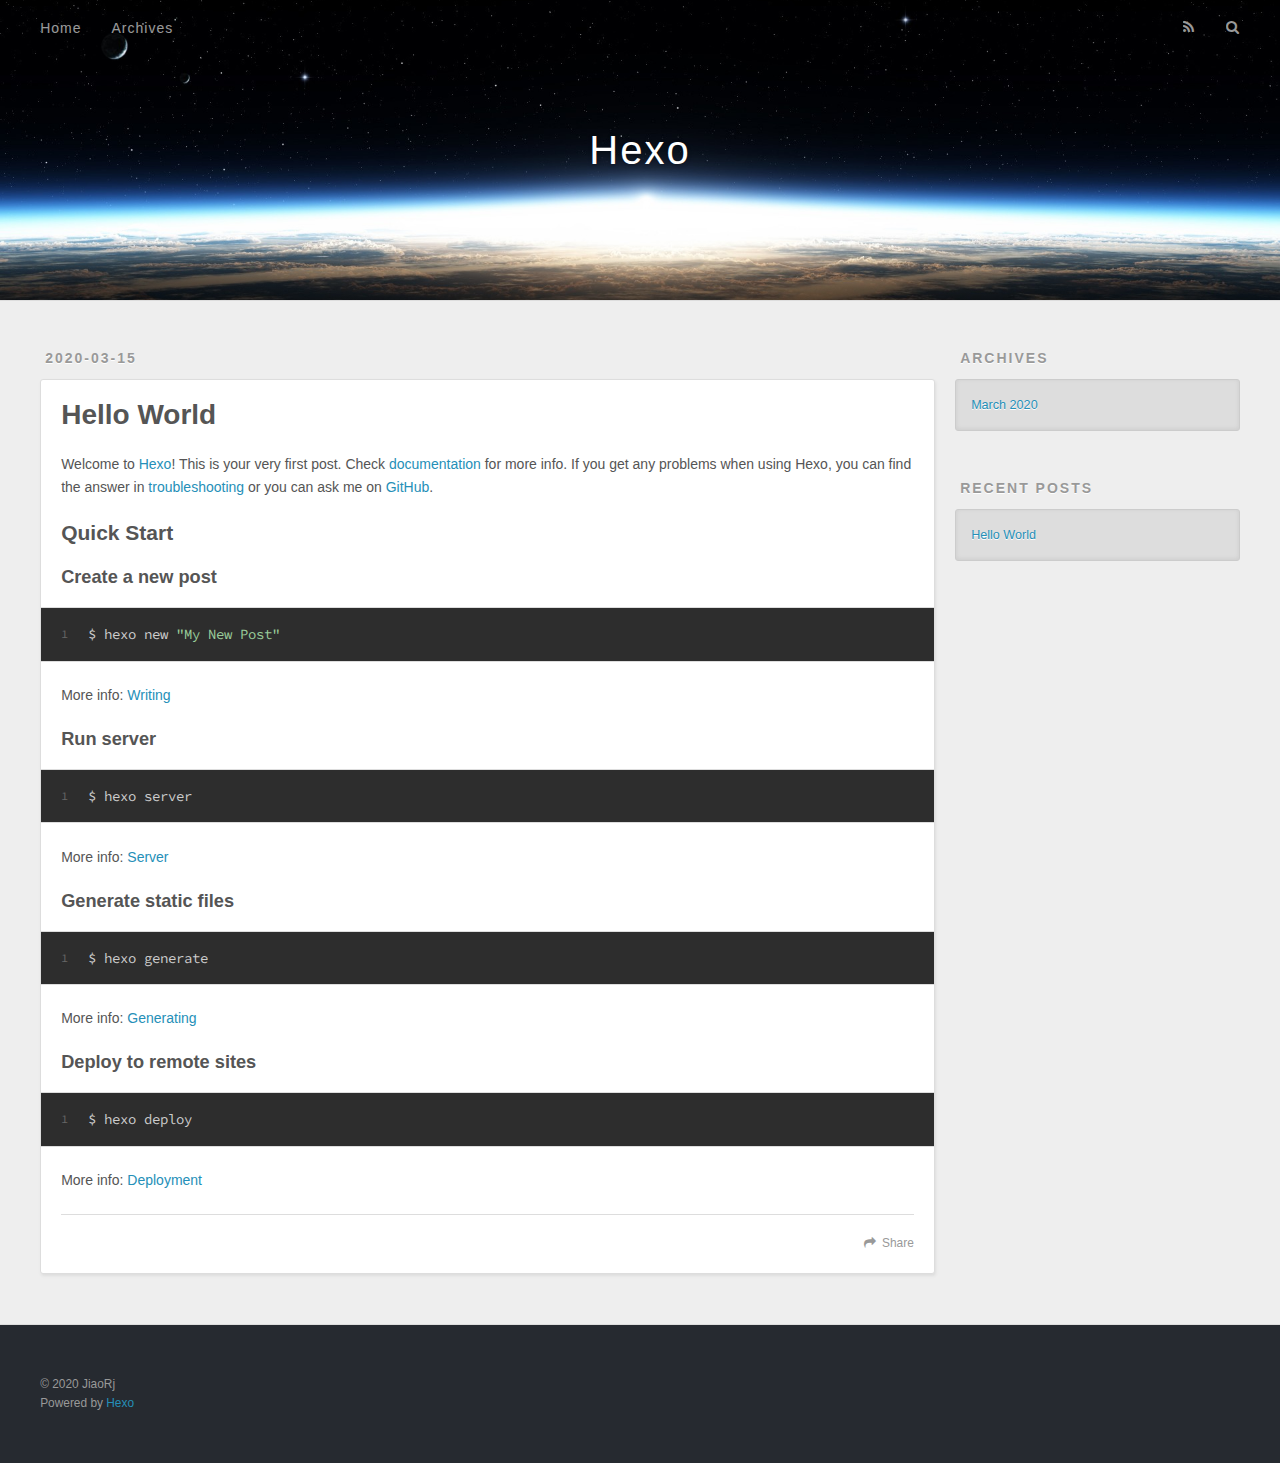
==== index.html @ b578622c "Site updated: 2020-03-15 17:53:35" ====
<!DOCTYPE html>
<html>
<head>
  <meta charset="utf-8">
  

  
  <title>Hexo</title>
  <meta name="viewport" content="width=device-width, initial-scale=1, maximum-scale=1">
  <meta property="og:type" content="website">
<meta property="og:title" content="Hexo">
<meta property="og:url" content="https://jiao-man-22.github.io/index.html">
<meta property="og:site_name" content="Hexo">
<meta property="og:locale" content="en_US">
<meta property="article:author" content="JiaoRj">
<meta name="twitter:card" content="summary">
  
    <link rel="alternate" href="/atom.xml" title="Hexo" type="application/atom+xml">
  
  
    <link rel="icon" href="/favicon.png">
  
  
    <link href="//fonts.googleapis.com/css?family=Source+Code+Pro" rel="stylesheet" type="text/css">
  
  
<link rel="stylesheet" href="/css/style.css">

<meta name="generator" content="Hexo 4.2.0"></head>

<body>
  <div id="container">
    <div id="wrap">
      <header id="header">
  <div id="banner"></div>
  <div id="header-outer" class="outer">
    <div id="header-title" class="inner">
      <h1 id="logo-wrap">
        <a href="/" id="logo">Hexo</a>
      </h1>
      
    </div>
    <div id="header-inner" class="inner">
      <nav id="main-nav">
        <a id="main-nav-toggle" class="nav-icon"></a>
        
          <a class="main-nav-link" href="/">Home</a>
        
          <a class="main-nav-link" href="/archives">Archives</a>
        
      </nav>
      <nav id="sub-nav">
        
          <a id="nav-rss-link" class="nav-icon" href="/atom.xml" title="RSS Feed"></a>
        
        <a id="nav-search-btn" class="nav-icon" title="Search"></a>
      </nav>
      <div id="search-form-wrap">
        <form action="//google.com/search" method="get" accept-charset="UTF-8" class="search-form"><input type="search" name="q" class="search-form-input" placeholder="Search"><button type="submit" class="search-form-submit">&#xF002;</button><input type="hidden" name="sitesearch" value="https://Jiao-man-22.github.io"></form>
      </div>
    </div>
  </div>
</header>
      <div class="outer">
        <section id="main">
  
    <article id="post-hello-world" class="article article-type-post" itemscope itemprop="blogPost">
  <div class="article-meta">
    <a href="/2020/03/15/hello-world/" class="article-date">
  <time datetime="2020-03-15T08:32:21.870Z" itemprop="datePublished">2020-03-15</time>
</a>
    
  </div>
  <div class="article-inner">
    
    
      <header class="article-header">
        
  
    <h1 itemprop="name">
      <a class="article-title" href="/2020/03/15/hello-world/">Hello World</a>
    </h1>
  

      </header>
    
    <div class="article-entry" itemprop="articleBody">
      
        <p>Welcome to <a href="https://hexo.io/" target="_blank" rel="noopener">Hexo</a>! This is your very first post. Check <a href="https://hexo.io/docs/" target="_blank" rel="noopener">documentation</a> for more info. If you get any problems when using Hexo, you can find the answer in <a href="https://hexo.io/docs/troubleshooting.html" target="_blank" rel="noopener">troubleshooting</a> or you can ask me on <a href="https://github.com/hexojs/hexo/issues" target="_blank" rel="noopener">GitHub</a>.</p>
<h2 id="Quick-Start"><a href="#Quick-Start" class="headerlink" title="Quick Start"></a>Quick Start</h2><h3 id="Create-a-new-post"><a href="#Create-a-new-post" class="headerlink" title="Create a new post"></a>Create a new post</h3><figure class="highlight bash"><table><tr><td class="gutter"><pre><span class="line">1</span><br></pre></td><td class="code"><pre><span class="line">$ hexo new <span class="string">"My New Post"</span></span><br></pre></td></tr></table></figure>

<p>More info: <a href="https://hexo.io/docs/writing.html" target="_blank" rel="noopener">Writing</a></p>
<h3 id="Run-server"><a href="#Run-server" class="headerlink" title="Run server"></a>Run server</h3><figure class="highlight bash"><table><tr><td class="gutter"><pre><span class="line">1</span><br></pre></td><td class="code"><pre><span class="line">$ hexo server</span><br></pre></td></tr></table></figure>

<p>More info: <a href="https://hexo.io/docs/server.html" target="_blank" rel="noopener">Server</a></p>
<h3 id="Generate-static-files"><a href="#Generate-static-files" class="headerlink" title="Generate static files"></a>Generate static files</h3><figure class="highlight bash"><table><tr><td class="gutter"><pre><span class="line">1</span><br></pre></td><td class="code"><pre><span class="line">$ hexo generate</span><br></pre></td></tr></table></figure>

<p>More info: <a href="https://hexo.io/docs/generating.html" target="_blank" rel="noopener">Generating</a></p>
<h3 id="Deploy-to-remote-sites"><a href="#Deploy-to-remote-sites" class="headerlink" title="Deploy to remote sites"></a>Deploy to remote sites</h3><figure class="highlight bash"><table><tr><td class="gutter"><pre><span class="line">1</span><br></pre></td><td class="code"><pre><span class="line">$ hexo deploy</span><br></pre></td></tr></table></figure>

<p>More info: <a href="https://hexo.io/docs/one-command-deployment.html" target="_blank" rel="noopener">Deployment</a></p>

      
    </div>
    <footer class="article-footer">
      <a data-url="https://jiao-man-22.github.io/2020/03/15/hello-world/" data-id="ck7ssp4nl0000i8rx49lla9qz" class="article-share-link">Share</a>
      
      
    </footer>
  </div>
  
</article>


  


</section>
        
          <aside id="sidebar">
  
    

  
    

  
    
  
    
  <div class="widget-wrap">
    <h3 class="widget-title">Archives</h3>
    <div class="widget">
      <ul class="archive-list"><li class="archive-list-item"><a class="archive-list-link" href="/archives/2020/03/">March 2020</a></li></ul>
    </div>
  </div>


  
    
  <div class="widget-wrap">
    <h3 class="widget-title">Recent Posts</h3>
    <div class="widget">
      <ul>
        
          <li>
            <a href="/2020/03/15/hello-world/">Hello World</a>
          </li>
        
      </ul>
    </div>
  </div>

  
</aside>
        
      </div>
      <footer id="footer">
  
  <div class="outer">
    <div id="footer-info" class="inner">
      &copy; 2020 JiaoRj<br>
      Powered by <a href="http://hexo.io/" target="_blank">Hexo</a>
    </div>
  </div>
</footer>
    </div>
    <nav id="mobile-nav">
  
    <a href="/" class="mobile-nav-link">Home</a>
  
    <a href="/archives" class="mobile-nav-link">Archives</a>
  
</nav>
    

<script src="//ajax.googleapis.com/ajax/libs/jquery/2.0.3/jquery.min.js"></script>


  
<link rel="stylesheet" href="/fancybox/jquery.fancybox.css">

  
<script src="/fancybox/jquery.fancybox.pack.js"></script>




<script src="/js/script.js"></script>




  </div>
</body>
</html>
---- css/style.css ----
body {
  width: 100%;
}
body:before,
body:after {
  content: "";
  display: table;
}
body:after {
  clear: both;
}
html,
body,
div,
span,
applet,
object,
iframe,
h1,
h2,
h3,
h4,
h5,
h6,
p,
blockquote,
pre,
a,
abbr,
acronym,
address,
big,
cite,
code,
del,
dfn,
em,
img,
ins,
kbd,
q,
s,
samp,
small,
strike,
strong,
sub,
sup,
tt,
var,
dl,
dt,
dd,
ol,
ul,
li,
fieldset,
form,
label,
legend,
table,
caption,
tbody,
tfoot,
thead,
tr,
th,
td {
  margin: 0;
  padding: 0;
  border: 0;
  outline: 0;
  font-weight: inherit;
  font-style: inherit;
  font-family: inherit;
  font-size: 100%;
  vertical-align: baseline;
}
body {
  line-height: 1;
  color: #000;
  background: #fff;
}
ol,
ul {
  list-style: none;
}
table {
  border-collapse: separate;
  border-spacing: 0;
  vertical-align: middle;
}
caption,
th,
td {
  text-align: left;
  font-weight: normal;
  vertical-align: middle;
}
a img {
  border: none;
}
input,
button {
  margin: 0;
  padding: 0;
}
input::-moz-focus-inner,
button::-moz-focus-inner {
  border: 0;
  padding: 0;
}
@font-face {
  font-family: FontAwesome;
  font-style: normal;
  font-weight: normal;
  src: url("fonts/fontawesome-webfont.eot?v=#4.0.3");
  src: url("fonts/fontawesome-webfont.eot?#iefix&v=#4.0.3") format("embedded-opentype"), url("fonts/fontawesome-webfont.woff?v=#4.0.3") format("woff"), url("fonts/fontawesome-webfont.ttf?v=#4.0.3") format("truetype"), url("fonts/fontawesome-webfont.svg#fontawesomeregular?v=#4.0.3") format("svg");
}
html,
body,
#container {
  height: 100%;
}
body {
  background: #eee;
  font: 14px -apple-system, BlinkMacSystemFont, "Segoe UI", "Roboto", "Oxygen", "Ubuntu", "Cantarell", "Fira Sans", "Droid Sans", "Helvetica Neue", sans-serif;
  -webkit-text-size-adjust: 100%;
}
.outer {
  max-width: 1220px;
  margin: 0 auto;
  padding: 0 20px;
}
.outer:before,
.outer:after {
  content: "";
  display: table;
}
.outer:after {
  clear: both;
}
.inner {
  display: inline;
  float: left;
  width: 98.33333333333333%;
  margin: 0 0.833333333333333%;
}
.left,
.alignleft {
  float: left;
}
.right,
.alignright {
  float: right;
}
.clear {
  clear: both;
}
#container {
  position: relative;
}
.mobile-nav-on {
  overflow: hidden;
}
#wrap {
  height: 100%;
  width: 100%;
  position: absolute;
  top: 0;
  left: 0;
  -webkit-transition: 0.2s ease-out;
  -moz-transition: 0.2s ease-out;
  -ms-transition: 0.2s ease-out;
  transition: 0.2s ease-out;
  z-index: 1;
  background: #eee;
}
.mobile-nav-on #wrap {
  left: 280px;
}
@media screen and (min-width: 768px) {
  #main {
    display: inline;
    float: left;
    width: 73.33333333333333%;
    margin: 0 0.833333333333333%;
  }
}
.article-date,
.article-category-link,
.archive-year,
.widget-title {
  text-decoration: none;
  text-transform: uppercase;
  letter-spacing: 2px;
  color: #999;
  margin-bottom: 1em;
  margin-left: 5px;
  line-height: 1em;
  text-shadow: 0 1px #fff;
  font-weight: bold;
}
.article-inner,
.archive-article-inner {
  background: #fff;
  -webkit-box-shadow: 1px 2px 3px #ddd;
  box-shadow: 1px 2px 3px #ddd;
  border: 1px solid #ddd;
  border-radius: 3px;
}
.article-entry h1,
.widget h1 {
  font-size: 2em;
}
.article-entry h2,
.widget h2 {
  font-size: 1.5em;
}
.article-entry h3,
.widget h3 {
  font-size: 1.3em;
}
.article-entry h4,
.widget h4 {
  font-size: 1.2em;
}
.article-entry h5,
.widget h5 {
  font-size: 1em;
}
.article-entry h6,
.widget h6 {
  font-size: 1em;
  color: #999;
}
.article-entry hr,
.widget hr {
  border: 1px dashed #ddd;
}
.article-entry strong,
.widget strong {
  font-weight: bold;
}
.article-entry em,
.widget em,
.article-entry cite,
.widget cite {
  font-style: italic;
}
.article-entry sup,
.widget sup,
.article-entry sub,
.widget sub {
  font-size: 0.75em;
  line-height: 0;
  position: relative;
  vertical-align: baseline;
}
.article-entry sup,
.widget sup {
  top: -0.5em;
}
.article-entry sub,
.widget sub {
  bottom: -0.2em;
}
.article-entry small,
.widget small {
  font-size: 0.85em;
}
.article-entry acronym,
.widget acronym,
.article-entry abbr,
.widget abbr {
  border-bottom: 1px dotted;
}
.article-entry ul,
.widget ul,
.article-entry ol,
.widget ol,
.article-entry dl,
.widget dl {
  margin: 0 20px;
  line-height: 1.6em;
}
.article-entry ul ul,
.widget ul ul,
.article-entry ol ul,
.widget ol ul,
.article-entry ul ol,
.widget ul ol,
.article-entry ol ol,
.widget ol ol {
  margin-top: 0;
  margin-bottom: 0;
}
.article-entry ul,
.widget ul {
  list-style: disc;
}
.article-entry ol,
.widget ol {
  list-style: decimal;
}
.article-entry dt,
.widget dt {
  font-weight: bold;
}
#header {
  height: 300px;
  position: relative;
  border-bottom: 1px solid #ddd;
}
#header:before,
#header:after {
  content: "";
  position: absolute;
  left: 0;
  right: 0;
  height: 40px;
}
#header:before {
  top: 0;
  background: -webkit-linear-gradient(rgba(0,0,0,0.2), transparent);
  background: -moz-linear-gradient(rgba(0,0,0,0.2), transparent);
  background: -ms-linear-gradient(rgba(0,0,0,0.2), transparent);
  background: linear-gradient(rgba(0,0,0,0.2), transparent);
}
#header:after {
  bottom: 0;
  background: -webkit-linear-gradient(transparent, rgba(0,0,0,0.2));
  background: -moz-linear-gradient(transparent, rgba(0,0,0,0.2));
  background: -ms-linear-gradient(transparent, rgba(0,0,0,0.2));
  background: linear-gradient(transparent, rgba(0,0,0,0.2));
}
#header-outer {
  height: 100%;
  position: relative;
}
#header-inner {
  position: relative;
  overflow: hidden;
}
#banner {
  position: absolute;
  top: 0;
  left: 0;
  width: 100%;
  height: 100%;
  background: url("images/banner.jpg") center #000;
  -webkit-background-size: cover;
  -moz-background-size: cover;
  background-size: cover;
  z-index: -1;
}
#header-title {
  text-align: center;
  height: 40px;
  position: absolute;
  top: 50%;
  left: 0;
  margin-top: -20px;
}
#logo,
#subtitle {
  text-decoration: none;
  color: #fff;
  font-weight: 300;
  text-shadow: 0 1px 4px rgba(0,0,0,0.3);
}
#logo {
  font-size: 40px;
  line-height: 40px;
  letter-spacing: 2px;
}
#subtitle {
  font-size: 16px;
  line-height: 16px;
  letter-spacing: 1px;
}
#subtitle-wrap {
  margin-top: 16px;
}
#main-nav {
  float: left;
  margin-left: -15px;
}
.nav-icon,
.main-nav-link {
  float: left;
  color: #fff;
  opacity: 0.6;
  text-decoration: none;
  text-shadow: 0 1px rgba(0,0,0,0.2);
  -webkit-transition: opacity 0.2s;
  -moz-transition: opacity 0.2s;
  -ms-transition: opacity 0.2s;
  transition: opacity 0.2s;
  display: block;
  padding: 20px 15px;
}
.nav-icon:hover,
.main-nav-link:hover {
  opacity: 1;
}
.nav-icon {
  font-family: FontAwesome;
  text-align: center;
  font-size: 14px;
  width: 14px;
  height: 14px;
  padding: 20px 15px;
  position: relative;
  cursor: pointer;
}
.main-nav-link {
  font-weight: 300;
  letter-spacing: 1px;
}
@media screen and (max-width: 479px) {
  .main-nav-link {
    display: none;
  }
}
#main-nav-toggle {
  display: none;
}
#main-nav-toggle:before {
  content: "\f0c9";
}
@media screen and (max-width: 479px) {
  #main-nav-toggle {
    display: block;
  }
}
#sub-nav {
  float: right;
  margin-right: -15px;
}
#nav-rss-link:before {
  content: "\f09e";
}
#nav-search-btn:before {
  content: "\f002";
}
#search-form-wrap {
  position: absolute;
  top: 15px;
  width: 150px;
  height: 30px;
  right: -150px;
  opacity: 0;
  -webkit-transition: 0.2s ease-out;
  -moz-transition: 0.2s ease-out;
  -ms-transition: 0.2s ease-out;
  transition: 0.2s ease-out;
}
#search-form-wrap.on {
  opacity: 1;
  right: 0;
}
@media screen and (max-width: 479px) {
  #search-form-wrap {
    width: 100%;
    right: -100%;
  }
}
.search-form {
  position: absolute;
  top: 0;
  left: 0;
  right: 0;
  background: #fff;
  padding: 5px 15px;
  border-radius: 15px;
  -webkit-box-shadow: 0 0 10px rgba(0,0,0,0.3);
  box-shadow: 0 0 10px rgba(0,0,0,0.3);
}
.search-form-input {
  border: none;
  background: none;
  color: #555;
  width: 100%;
  font: 13px -apple-system, BlinkMacSystemFont, "Segoe UI", "Roboto", "Oxygen", "Ubuntu", "Cantarell", "Fira Sans", "Droid Sans", "Helvetica Neue", sans-serif;
  outline: none;
}
.search-form-input::-webkit-search-results-decoration,
.search-form-input::-webkit-search-cancel-button {
  -webkit-appearance: none;
}
.search-form-submit {
  position: absolute;
  top: 50%;
  right: 10px;
  margin-top: -7px;
  font: 13px FontAwesome;
  border: none;
  background: none;
  color: #bbb;
  cursor: pointer;
}
.search-form-submit:hover,
.search-form-submit:focus {
  color: #777;
}
.article {
  margin: 50px 0;
}
.article-inner {
  overflow: hidden;
}
.article-meta:before,
.article-meta:after {
  content: "";
  display: table;
}
.article-meta:after {
  clear: both;
}
.article-date {
  float: left;
}
.article-category {
  float: left;
  line-height: 1em;
  color: #ccc;
  text-shadow: 0 1px #fff;
  margin-left: 8px;
}
.article-category:before {
  content: "\2022";
}
.article-category-link {
  margin: 0 12px 1em;
}
.article-header {
  padding: 20px 20px 0;
}
.article-title {
  text-decoration: none;
  font-size: 2em;
  font-weight: bold;
  color: #555;
  line-height: 1.1em;
  -webkit-transition: color 0.2s;
  -moz-transition: color 0.2s;
  -ms-transition: color 0.2s;
  transition: color 0.2s;
}
a.article-title:hover {
  color: #258fb8;
}
.article-entry {
  color: #555;
  padding: 0 20px;
}
.article-entry:before,
.article-entry:after {
  content: "";
  display: table;
}
.article-entry:after {
  clear: both;
}
.article-entry p,
.article-entry table {
  line-height: 1.6em;
  margin: 1.6em 0;
}
.article-entry h1,
.article-entry h2,
.article-entry h3,
.article-entry h4,
.article-entry h5,
.article-entry h6 {
  font-weight: bold;
}
.article-entry h1,
.article-entry h2,
.article-entry h3,
.article-entry h4,
.article-entry h5,
.article-entry h6 {
  line-height: 1.1em;
  margin: 1.1em 0;
}
.article-entry a {
  color: #258fb8;
  text-decoration: none;
}
.article-entry a:hover {
  text-decoration: underline;
}
.article-entry ul,
.article-entry ol,
.article-entry dl {
  margin-top: 1.6em;
  margin-bottom: 1.6em;
}
.article-entry img,
.article-entry video {
  max-width: 100%;
  height: auto;
  display: block;
  margin: auto;
}
.article-entry iframe {
  border: none;
}
.article-entry table {
  width: 100%;
  border-collapse: collapse;
  border-spacing: 0;
}
.article-entry th {
  font-weight: bold;
  border-bottom: 3px solid #ddd;
  padding-bottom: 0.5em;
}
.article-entry td {
  border-bottom: 1px solid #ddd;
  padding: 10px 0;
}
.article-entry blockquote {
  font-family: Georgia, "Times New Roman", serif;
  font-size: 1.4em;
  margin: 1.6em 20px;
  text-align: center;
}
.article-entry blockquote footer {
  font-size: 14px;
  margin: 1.6em 0;
  font-family: -apple-system, BlinkMacSystemFont, "Segoe UI", "Roboto", "Oxygen", "Ubuntu", "Cantarell", "Fira Sans", "Droid Sans", "Helvetica Neue", sans-serif;
}
.article-entry blockquote footer cite:before {
  content: "—";
  padding: 0 0.5em;
}
.article-entry .pullquote {
  text-align: left;
  width: 45%;
  margin: 0;
}
.article-entry .pullquote.left {
  margin-left: 0.5em;
  margin-right: 1em;
}
.article-entry .pullquote.right {
  margin-right: 0.5em;
  margin-left: 1em;
}
.article-entry .caption {
  color: #999;
  display: block;
  font-size: 0.9em;
  margin-top: 0.5em;
  position: relative;
  text-align: center;
}
.article-entry .video-container {
  position: relative;
  padding-top: 56.25%;
  height: 0;
  overflow: hidden;
}
.article-entry .video-container iframe,
.article-entry .video-container object,
.article-entry .video-container embed {
  position: absolute;
  top: 0;
  left: 0;
  width: 100%;
  height: 100%;
  margin-top: 0;
}
.article-more-link a {
  display: inline-block;
  line-height: 1em;
  padding: 6px 15px;
  border-radius: 15px;
  background: #eee;
  color: #999;
  text-shadow: 0 1px #fff;
  text-decoration: none;
}
.article-more-link a:hover {
  background: #258fb8;
  color: #fff;
  text-decoration: none;
  text-shadow: 0 1px #1e7293;
}
.article-footer {
  font-size: 0.85em;
  line-height: 1.6em;
  border-top: 1px solid #ddd;
  padding-top: 1.6em;
  margin: 0 20px 20px;
}
.article-footer:before,
.article-footer:after {
  content: "";
  display: table;
}
.article-footer:after {
  clear: both;
}
.article-footer a {
  color: #999;
  text-decoration: none;
}
.article-footer a:hover {
  color: #555;
}
.article-tag-list-item {
  float: left;
  margin-right: 10px;
}
.article-tag-list-link:before {
  content: "#";
}
.article-comment-link {
  float: right;
}
.article-comment-link:before {
  content: "\f075";
  font-family: FontAwesome;
  padding-right: 8px;
}
.article-share-link {
  cursor: pointer;
  float: right;
  margin-left: 20px;
}
.article-share-link:before {
  content: "\f064";
  font-family: FontAwesome;
  padding-right: 6px;
}
#article-nav {
  position: relative;
}
#article-nav:before,
#article-nav:after {
  content: "";
  display: table;
}
#article-nav:after {
  clear: both;
}
@media screen and (min-width: 768px) {
  #article-nav {
    margin: 50px 0;
  }
  #article-nav:before {
    width: 8px;
    height: 8px;
    position: absolute;
    top: 50%;
    left: 50%;
    margin-top: -4px;
    margin-left: -4px;
    content: "";
    border-radius: 50%;
    background: #ddd;
    -webkit-box-shadow: 0 1px 2px #fff;
    box-shadow: 0 1px 2px #fff;
  }
}
.article-nav-link-wrap {
  text-decoration: none;
  text-shadow: 0 1px #fff;
  color: #999;
  -webkit-box-sizing: border-box;
  -moz-box-sizing: border-box;
  box-sizing: border-box;
  margin-top: 50px;
  text-align: center;
  display: block;
}
.article-nav-link-wrap:hover {
  color: #555;
}
@media screen and (min-width: 768px) {
  .article-nav-link-wrap {
    width: 50%;
    margin-top: 0;
  }
}
@media screen and (min-width: 768px) {
  #article-nav-newer {
    float: left;
    text-align: right;
    padding-right: 20px;
  }
}
@media screen and (min-width: 768px) {
  #article-nav-older {
    float: right;
    text-align: left;
    padding-left: 20px;
  }
}
.article-nav-caption {
  text-transform: uppercase;
  letter-spacing: 2px;
  color: #ddd;
  line-height: 1em;
  font-weight: bold;
}
#article-nav-newer .article-nav-caption {
  margin-right: -2px;
}
.article-nav-title {
  font-size: 0.85em;
  line-height: 1.6em;
  margin-top: 0.5em;
}
.article-share-box {
  position: absolute;
  display: none;
  background: #fff;
  -webkit-box-shadow: 1px 2px 10px rgba(0,0,0,0.2);
  box-shadow: 1px 2px 10px rgba(0,0,0,0.2);
  border-radius: 3px;
  margin-left: -145px;
  overflow: hidden;
  z-index: 1;
}
.article-share-box.on {
  display: block;
}
.article-share-input {
  width: 100%;
  background: none;
  -webkit-box-sizing: border-box;
  -moz-box-sizing: border-box;
  box-sizing: border-box;
  font: 14px -apple-system, BlinkMacSystemFont, "Segoe UI", "Roboto", "Oxygen", "Ubuntu", "Cantarell", "Fira Sans", "Droid Sans", "Helvetica Neue", sans-serif;
  padding: 0 15px;
  color: #555;
  outline: none;
  border: 1px solid #ddd;
  border-radius: 3px 3px 0 0;
  height: 36px;
  line-height: 36px;
}
.article-share-links {
  background: #eee;
}
.article-share-links:before,
.article-share-links:after {
  content: "";
  display: table;
}
.article-share-links:after {
  clear: both;
}
.article-share-twitter,
.article-share-facebook,
.article-share-pinterest,
.article-share-google {
  width: 50px;
  height: 36px;
  display: block;
  float: left;
  position: relative;
  color: #999;
  text-shadow: 0 1px #fff;
}
.article-share-twitter:before,
.article-share-facebook:before,
.article-share-pinterest:before,
.article-share-google:before {
  font-size: 20px;
  font-family: FontAwesome;
  width: 20px;
  height: 20px;
  position: absolute;
  top: 50%;
  left: 50%;
  margin-top: -10px;
  margin-left: -10px;
  text-align: center;
}
.article-share-twitter:hover,
.article-share-facebook:hover,
.article-share-pinterest:hover,
.article-share-google:hover {
  color: #fff;
}
.article-share-twitter:before {
  content: "\f099";
}
.article-share-twitter:hover {
  background: #00aced;
  text-shadow: 0 1px #008abe;
}
.article-share-facebook:before {
  content: "\f09a";
}
.article-share-facebook:hover {
  background: #3b5998;
  text-shadow: 0 1px #2f477a;
}
.article-share-pinterest:before {
  content: "\f0d2";
}
.article-share-pinterest:hover {
  background: #cb2027;
  text-shadow: 0 1px #a21a1f;
}
.article-share-google:before {
  content: "\f0d5";
}
.article-share-google:hover {
  background: #dd4b39;
  text-shadow: 0 1px #be3221;
}
.article-gallery {
  background: #000;
  position: relative;
}
.article-gallery-photos {
  position: relative;
  overflow: hidden;
}
.article-gallery-img {
  display: none;
  max-width: 100%;
}
.article-gallery-img:first-child {
  display: block;
}
.article-gallery-img.loaded {
  position: absolute;
  display: block;
}
.article-gallery-img img {
  display: block;
  max-width: 100%;
  margin: 0 auto;
}
#comments {
  background: #fff;
  -webkit-box-shadow: 1px 2px 3px #ddd;
  box-shadow: 1px 2px 3px #ddd;
  padding: 20px;
  border: 1px solid #ddd;
  border-radius: 3px;
  margin: 50px 0;
}
#comments a {
  color: #258fb8;
}
.archives-wrap {
  margin: 50px 0;
}
.archives:before,
.archives:after {
  content: "";
  display: table;
}
.archives:after {
  clear: both;
}
.archive-year-wrap {
  margin-bottom: 1em;
}
.archives {
  -webkit-column-gap: 10px;
  -moz-column-gap: 10px;
  column-gap: 10px;
}
@media screen and (min-width: 480px) and (max-width: 767px) {
  .archives {
    -webkit-column-count: 2;
    -moz-column-count: 2;
    column-count: 2;
  }
}
@media screen and (min-width: 768px) {
  .archives {
    -webkit-column-count: 3;
    -moz-column-count: 3;
    column-count: 3;
  }
}
.archive-article {
  -webkit-column-break-inside: avoid;
  page-break-inside: avoid;
  overflow: hidden;
  break-inside: avoid-column;
}
.archive-article-inner {
  padding: 10px;
  margin-bottom: 15px;
}
.archive-article-title {
  text-decoration: none;
  font-weight: bold;
  color: #555;
  -webkit-transition: color 0.2s;
  -moz-transition: color 0.2s;
  -ms-transition: color 0.2s;
  transition: color 0.2s;
  line-height: 1.6em;
}
.archive-article-title:hover {
  color: #258fb8;
}
.archive-article-footer {
  margin-top: 1em;
}
.archive-article-date {
  color: #999;
  text-decoration: none;
  font-size: 0.85em;
  line-height: 1em;
  margin-bottom: 0.5em;
  display: block;
}
#page-nav {
  margin: 50px auto;
  background: #fff;
  -webkit-box-shadow: 1px 2px 3px #ddd;
  box-shadow: 1px 2px 3px #ddd;
  border: 1px solid #ddd;
  border-radius: 3px;
  text-align: center;
  color: #999;
  overflow: hidden;
}
#page-nav:before,
#page-nav:after {
  content: "";
  display: table;
}
#page-nav:after {
  clear: both;
}
#page-nav a,
#page-nav span {
  padding: 10px 20px;
  line-height: 1;
  height: 2ex;
}
#page-nav a {
  color: #999;
  text-decoration: none;
}
#page-nav a:hover {
  background: #999;
  color: #fff;
}
#page-nav .prev {
  float: left;
}
#page-nav .next {
  float: right;
}
#page-nav .page-number {
  display: inline-block;
}
@media screen and (max-width: 479px) {
  #page-nav .page-number {
    display: none;
  }
}
#page-nav .current {
  color: #555;
  font-weight: bold;
}
#page-nav .space {
  color: #ddd;
}
#footer {
  background: #262a30;
  padding: 50px 0;
  border-top: 1px solid #ddd;
  color: #999;
}
#footer a {
  color: #258fb8;
  text-decoration: none;
}
#footer a:hover {
  text-decoration: underline;
}
#footer-info {
  line-height: 1.6em;
  font-size: 0.85em;
}
.article-entry pre,
.article-entry .highlight {
  background: #2d2d2d;
  margin: 0 -20px;
  padding: 15px 20px;
  border-style: solid;
  border-color: #ddd;
  border-width: 1px 0;
  overflow: auto;
  color: #ccc;
  line-height: 22.400000000000002px;
}
.article-entry .highlight .gutter pre,
.article-entry .gist .gist-file .gist-data .line-numbers {
  color: #666;
  font-size: 0.85em;
}
.article-entry pre,
.article-entry code {
  font-family: "Source Code Pro", Consolas, Monaco, Menlo, Consolas, monospace;
}
.article-entry code {
  background: #eee;
  text-shadow: 0 1px #fff;
  padding: 0 0.3em;
}
.article-entry pre code {
  background: none;
  text-shadow: none;
  padding: 0;
}
.article-entry .highlight pre {
  border: none;
  margin: 0;
  padding: 0;
}
.article-entry .highlight table {
  margin: 0;
  width: auto;
}
.article-entry .highlight td {
  border: none;
  padding: 0;
}
.article-entry .highlight figcaption {
  font-size: 0.85em;
  color: #999;
  line-height: 1em;
  margin-bottom: 1em;
}
.article-entry .highlight figcaption:before,
.article-entry .highlight figcaption:after {
  content: "";
  display: table;
}
.article-entry .highlight figcaption:after {
  clear: both;
}
.article-entry .highlight figcaption a {
  float: right;
}
.article-entry .highlight .gutter pre {
  text-align: right;
  padding-right: 20px;
}
.article-entry .highlight .line {
  height: 22.400000000000002px;
}
.article-entry .highlight .line.marked {
  background: #515151;
}
.article-entry .gist {
  margin: 0 -20px;
  border-style: solid;
  border-color: #ddd;
  border-width: 1px 0;
  background: #2d2d2d;
  padding: 15px 20px 15px 0;
}
.article-entry .gist .gist-file {
  border: none;
  font-family: "Source Code Pro", Consolas, Monaco, Menlo, Consolas, monospace;
  margin: 0;
}
.article-entry .gist .gist-file .gist-data {
  background: none;
  border: none;
}
.article-entry .gist .gist-file .gist-data .line-numbers {
  background: none;
  border: none;
  padding: 0 20px 0 0;
}
.article-entry .gist .gist-file .gist-data .line-data {
  padding: 0 !important;
}
.article-entry .gist .gist-file .highlight {
  margin: 0;
  padding: 0;
  border: none;
}
.article-entry .gist .gist-file .gist-meta {
  background: #2d2d2d;
  color: #999;
  font: 0.85em -apple-system, BlinkMacSystemFont, "Segoe UI", "Roboto", "Oxygen", "Ubuntu", "Cantarell", "Fira Sans", "Droid Sans", "Helvetica Neue", sans-serif;
  text-shadow: 0 0;
  padding: 0;
  margin-top: 1em;
  margin-left: 20px;
}
.article-entry .gist .gist-file .gist-meta a {
  color: #258fb8;
  font-weight: normal;
}
.article-entry .gist .gist-file .gist-meta a:hover {
  text-decoration: underline;
}
pre .comment,
pre .title {
  color: #999;
}
pre .variable,
pre .attribute,
pre .tag,
pre .regexp,
pre .ruby .constant,
pre .xml .tag .title,
pre .xml .pi,
pre .xml .doctype,
pre .html .doctype,
pre .css .id,
pre .css .class,
pre .css .pseudo {
  color: #f2777a;
}
pre .number,
pre .preprocessor,
pre .built_in,
pre .literal,
pre .params,
pre .constant {
  color: #f99157;
}
pre .class,
pre .ruby .class .title,
pre .css .rules .attribute {
  color: #9c9;
}
pre .string,
pre .value,
pre .inheritance,
pre .header,
pre .ruby .symbol,
pre .xml .cdata {
  color: #9c9;
}
pre .css .hexcolor {
  color: #6cc;
}
pre .function,
pre .python .decorator,
pre .python .title,
pre .ruby .function .title,
pre .ruby .title .keyword,
pre .perl .sub,
pre .javascript .title,
pre .coffeescript .title {
  color: #69c;
}
pre .keyword,
pre .javascript .function {
  color: #c9c;
}
@media screen and (max-width: 479px) {
  #mobile-nav {
    position: absolute;
    top: 0;
    left: 0;
    width: 280px;
    height: 100%;
    background: #191919;
    border-right: 1px solid #fff;
  }
}
@media screen and (max-width: 479px) {
  .mobile-nav-link {
    display: block;
    color: #999;
    text-decoration: none;
    padding: 15px 20px;
    font-weight: bold;
  }
  .mobile-nav-link:hover {
    color: #fff;
  }
}
@media screen and (min-width: 768px) {
  #sidebar {
    display: inline;
    float: left;
    width: 23.333333333333332%;
    margin: 0 0.833333333333333%;
  }
}
.widget-wrap {
  margin: 50px 0;
}
.widget {
  color: #777;
  text-shadow: 0 1px #fff;
  background: #ddd;
  -webkit-box-shadow: 0 -1px 4px #ccc inset;
  box-shadow: 0 -1px 4px #ccc inset;
  border: 1px solid #ccc;
  padding: 15px;
  border-radius: 3px;
}
.widget a {
  color: #258fb8;
  text-decoration: none;
}
.widget a:hover {
  text-decoration: underline;
}
.widget ul ul,
.widget ol ul,
.widget dl ul,
.widget ul ol,
.widget ol ol,
.widget dl ol,
.widget ul dl,
.widget ol dl,
.widget dl dl {
  margin-left: 15px;
  list-style: disc;
}
.widget {
  line-height: 1.6em;
  word-wrap: break-word;
  font-size: 0.9em;
}
.widget ul,
.widget ol {
  list-style: none;
  margin: 0;
}
.widget ul ul,
.widget ol ul,
.widget ul ol,
.widget ol ol {
  margin: 0 20px;
}
.widget ul ul,
.widget ol ul {
  list-style: disc;
}
.widget ul ol,
.widget ol ol {
  list-style: decimal;
}
.category-list-count,
.tag-list-count,
.archive-list-count {
  padding-left: 5px;
  color: #999;
  font-size: 0.85em;
}
.category-list-count:before,
.tag-list-count:before,
.archive-list-count:before {
  content: "(";
}
.category-list-count:after,
.tag-list-count:after,
.archive-list-count:after {
  content: ")";
}
.tagcloud a {
  margin-right: 5px;
  display: inline-block;
}
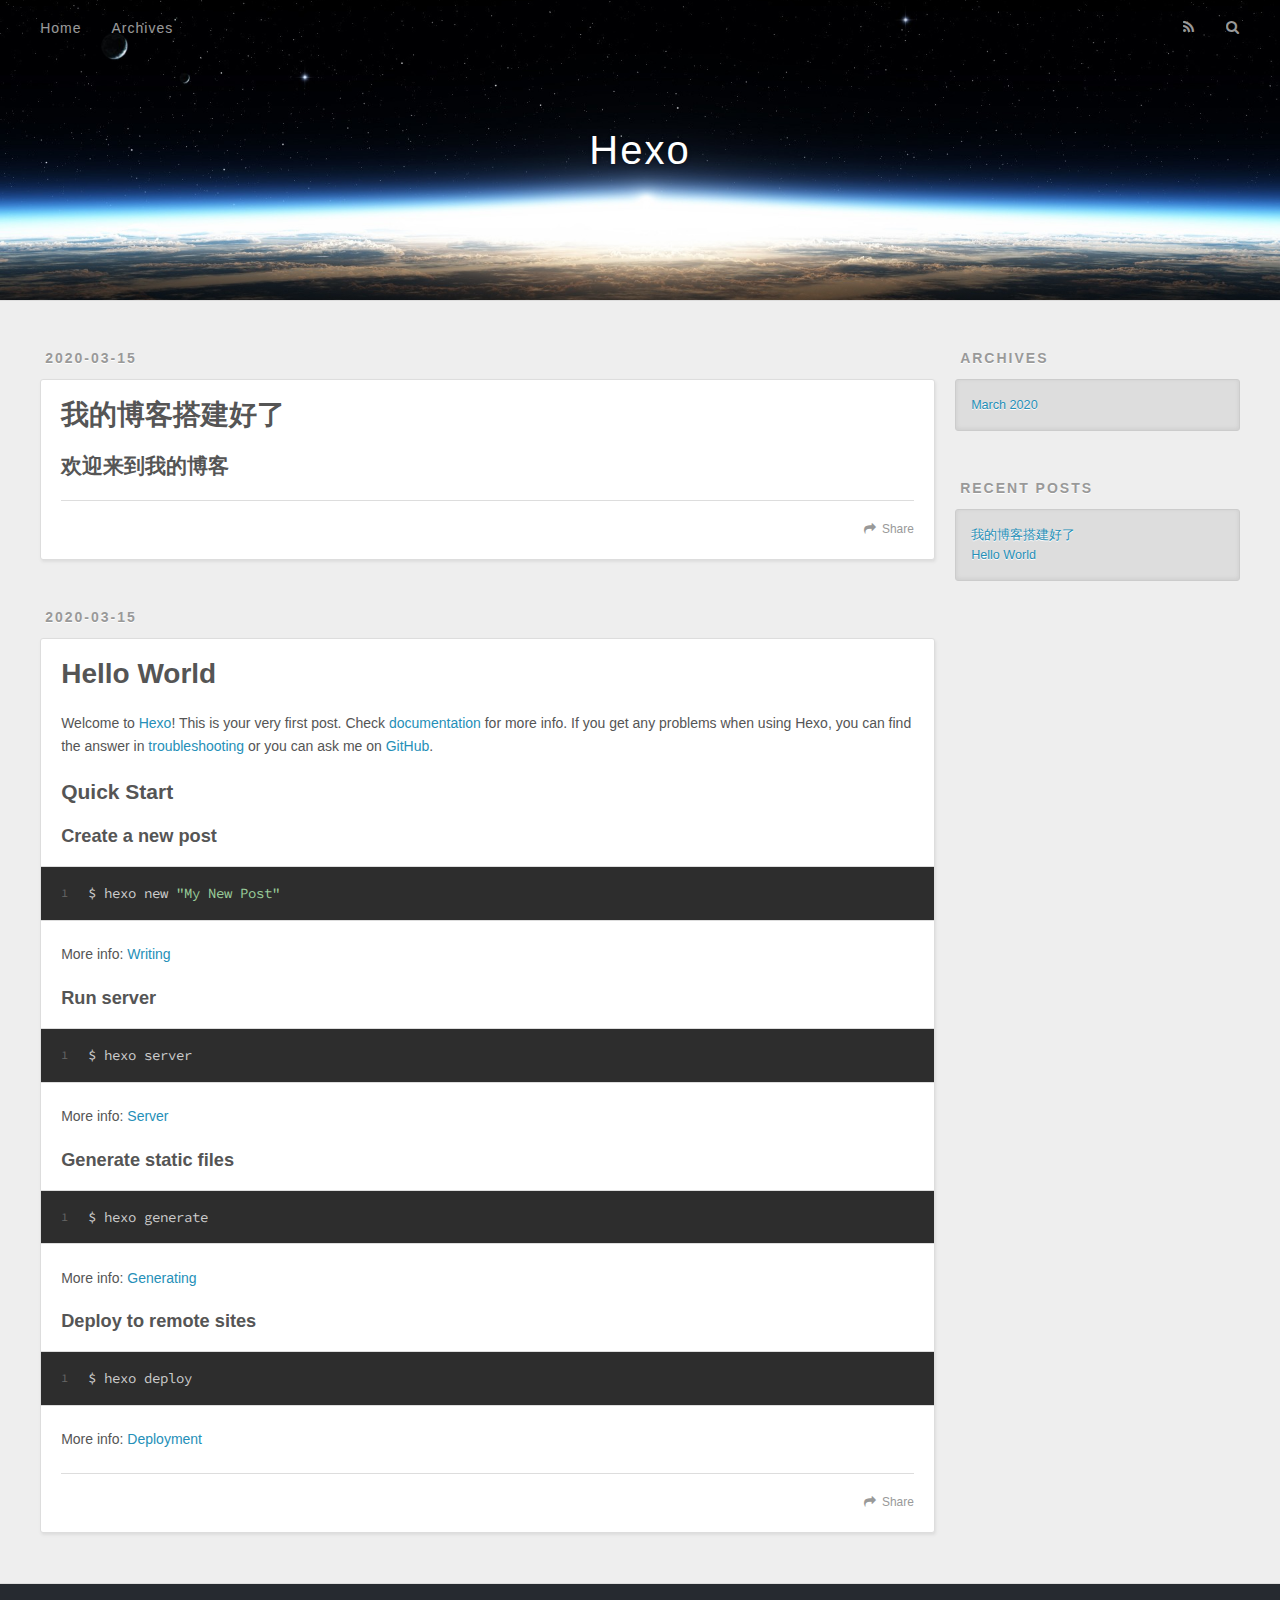
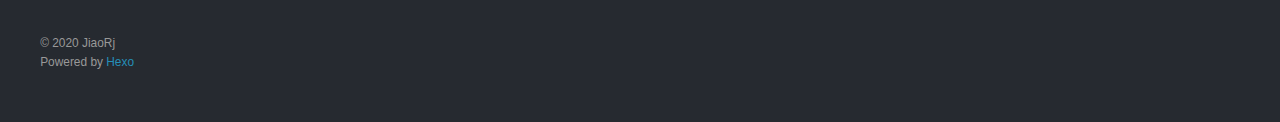
==== commit d934c9e6: "Site updated: 2020-03-16 12:47:07" ====
--- a/index.html
+++ b/index.html
@@ -64,6 +64,42 @@
       <div class="outer">
         <section id="main">
   
+    <article id="post-学习笔记-一" class="article article-type-post" itemscope itemprop="blogPost">
+  <div class="article-meta">
+    <a href="/2020/03/15/%E5%AD%A6%E4%B9%A0%E7%AC%94%E8%AE%B0-%E4%B8%80/" class="article-date">
+  <time datetime="2020-03-15T11:23:56.000Z" itemprop="datePublished">2020-03-15</time>
+</a>
+    
+  </div>
+  <div class="article-inner">
+    
+    
+      <header class="article-header">
+        
+  
+    <h1 itemprop="name">
+      <a class="article-title" href="/2020/03/15/%E5%AD%A6%E4%B9%A0%E7%AC%94%E8%AE%B0-%E4%B8%80/">我的博客搭建好了</a>
+    </h1>
+  
+
+      </header>
+    
+    <div class="article-entry" itemprop="articleBody">
+      
+        <h2 id="欢迎来到我的博客"><a href="#欢迎来到我的博客" class="headerlink" title="欢迎来到我的博客"></a>欢迎来到我的博客</h2>
+      
+    </div>
+    <footer class="article-footer">
+      <a data-url="https://jiao-man-22.github.io/2020/03/15/%E5%AD%A6%E4%B9%A0%E7%AC%94%E8%AE%B0-%E4%B8%80/" data-id="ck7twp26x00005krxh04qcbhb" class="article-share-link">Share</a>
+      
+      
+    </footer>
+  </div>
+  
+</article>
+
+
+  
     <article id="post-hello-world" class="article article-type-post" itemscope itemprop="blogPost">
   <div class="article-meta">
     <a href="/2020/03/15/hello-world/" class="article-date">
@@ -103,7 +139,7 @@
       
     </div>
     <footer class="article-footer">
-      <a data-url="https://jiao-man-22.github.io/2020/03/15/hello-world/" data-id="ck7ssp4nl0000i8rx49lla9qz" class="article-share-link">Share</a>
+      <a data-url="https://jiao-man-22.github.io/2020/03/15/hello-world/" data-id="ck7sy3qiv0000bwrxf25o2g9w" class="article-share-link">Share</a>
       
       
     </footer>
@@ -144,6 +180,10 @@
       <ul>
         
           <li>
+            <a href="/2020/03/15/%E5%AD%A6%E4%B9%A0%E7%AC%94%E8%AE%B0-%E4%B8%80/">我的博客搭建好了</a>
+          </li>
+        
+          <li>
             <a href="/2020/03/15/hello-world/">Hello World</a>
           </li>
         
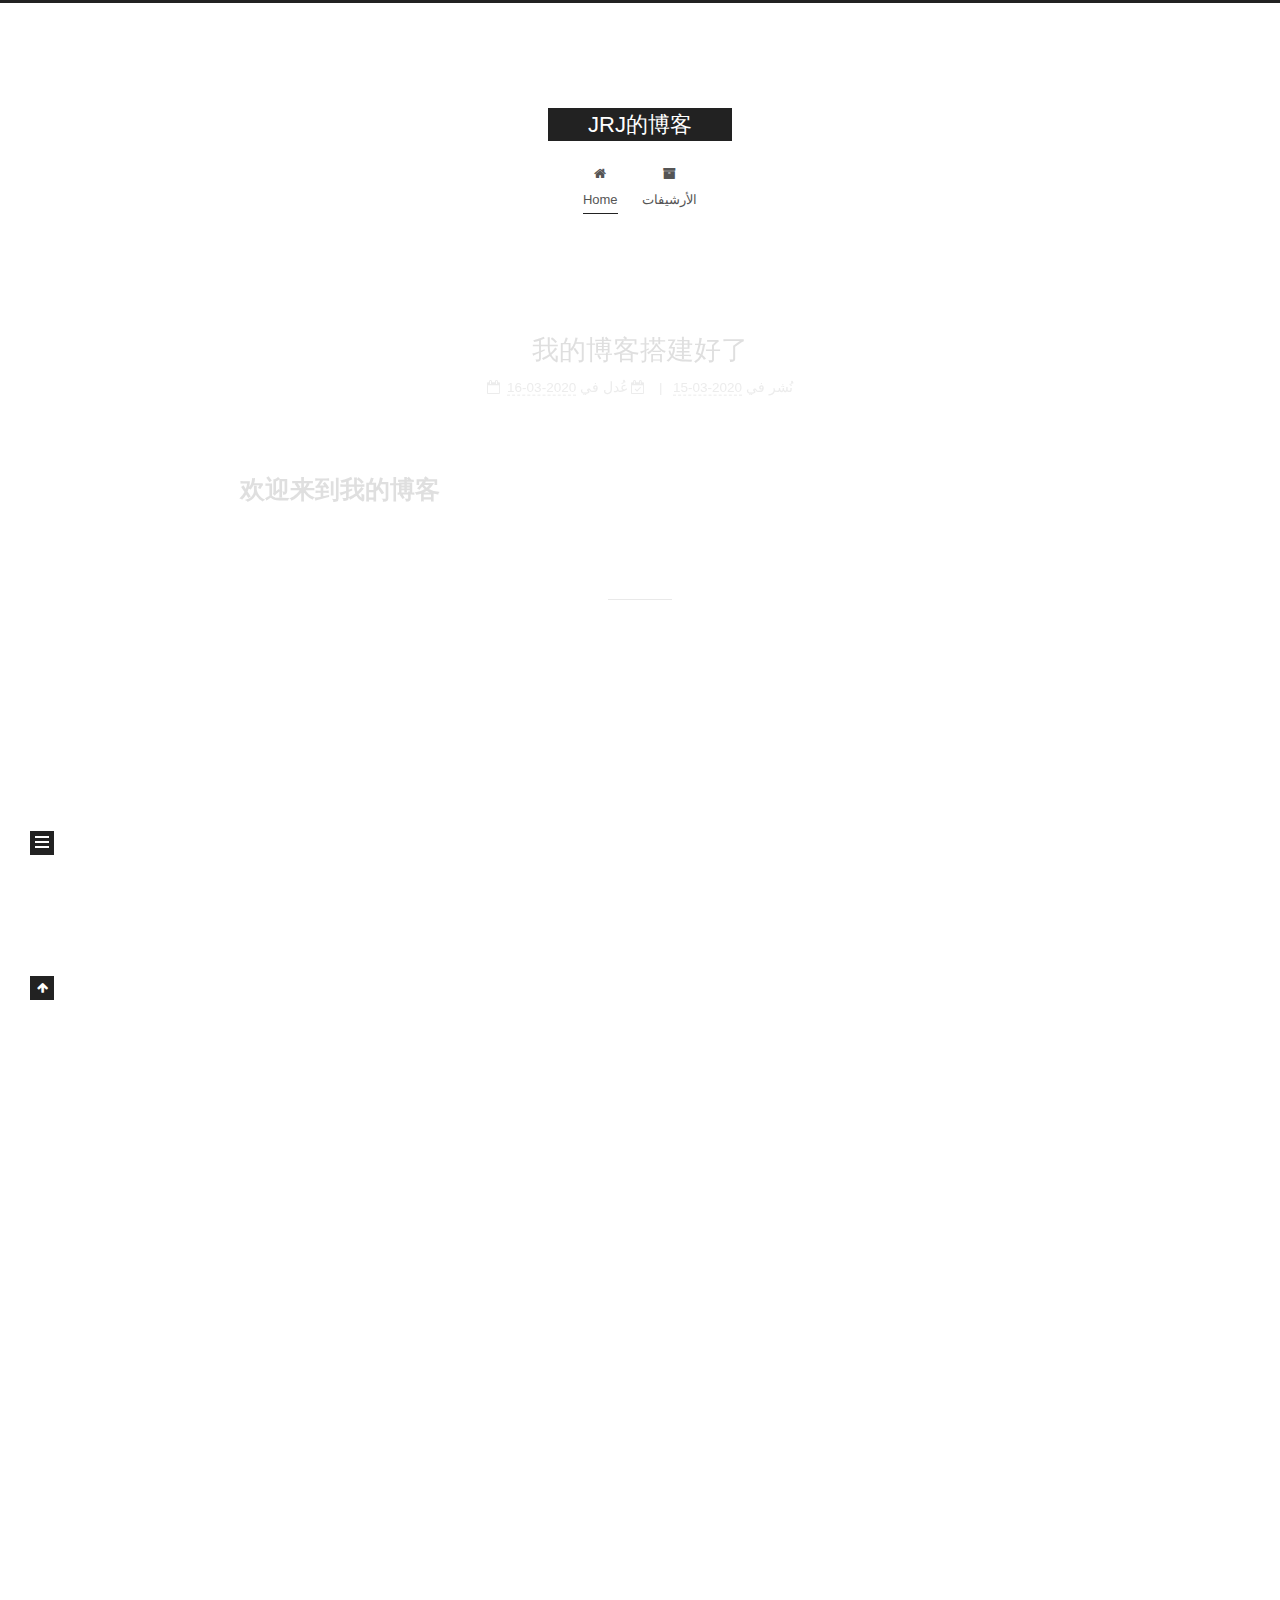
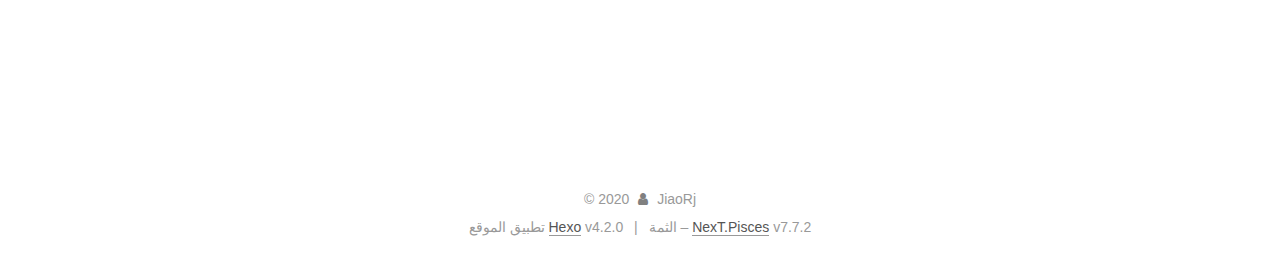
==== commit 4a442460: "Site updated: 2020-03-16 14:41:29" ====
--- a/index.html
+++ b/index.html
@@ -1,128 +1,258 @@
 <!DOCTYPE html>
-<html>
+<html lang="zh-Hans">
 <head>
-  <meta charset="utf-8">
-  
-
-  
-  <title>Hexo</title>
-  <meta name="viewport" content="width=device-width, initial-scale=1, maximum-scale=1">
+  <meta charset="UTF-8">
+<meta name="viewport" content="width=device-width, initial-scale=1, maximum-scale=2">
+<meta name="theme-color" content="#222">
+<meta name="generator" content="Hexo 4.2.0">
+  <link rel="apple-touch-icon" sizes="180x180" href="/images/apple-touch-icon-next.png">
+  <link rel="icon" type="image/png" sizes="32x32" href="/images/favicon-32x32-next.png">
+  <link rel="icon" type="image/png" sizes="16x16" href="/images/favicon-16x16-next.png">
+  <link rel="mask-icon" href="/images/logo.svg" color="#222">
+
+<link rel="stylesheet" href="/css/main.css">
+
+
+<link rel="stylesheet" href="/lib/font-awesome/css/font-awesome.min.css">
+
+<script id="hexo-configurations">
+    var NexT = window.NexT || {};
+    var CONFIG = {"hostname":"jiao-man-22.github.io","root":"/","scheme":"Pisces","version":"7.7.2","exturl":false,"sidebar":{"position":"left","display":"post","padding":18,"offset":12,"onmobile":false},"copycode":{"enable":false,"show_result":false,"style":null},"back2top":{"enable":true,"sidebar":false,"scrollpercent":false},"bookmark":{"enable":false,"color":"#222","save":"auto"},"fancybox":false,"mediumzoom":false,"lazyload":false,"pangu":false,"comments":{"style":"tabs","active":null,"storage":true,"lazyload":false,"nav":null},"algolia":{"hits":{"per_page":10},"labels":{"input_placeholder":"Search for Posts","hits_empty":"We didn't find any results for the search: ${query}","hits_stats":"${hits} results found in ${time} ms"}},"localsearch":{"enable":false,"trigger":"auto","top_n_per_article":1,"unescape":false,"preload":false},"motion":{"enable":true,"async":false,"transition":{"post_block":"fadeIn","post_header":"slideDownIn","post_body":"slideDownIn","coll_header":"slideLeftIn","sidebar":"slideUpIn"}}};
+  </script>
+
   <meta property="og:type" content="website">
-<meta property="og:title" content="Hexo">
+<meta property="og:title" content="JRJ的博客">
 <meta property="og:url" content="https://jiao-man-22.github.io/index.html">
-<meta property="og:site_name" content="Hexo">
-<meta property="og:locale" content="en_US">
+<meta property="og:site_name" content="JRJ的博客">
 <meta property="article:author" content="JiaoRj">
 <meta name="twitter:card" content="summary">
-  
-    <link rel="alternate" href="/atom.xml" title="Hexo" type="application/atom+xml">
-  
-  
-    <link rel="icon" href="/favicon.png">
-  
-  
-    <link href="//fonts.googleapis.com/css?family=Source+Code+Pro" rel="stylesheet" type="text/css">
-  
-  
-<link rel="stylesheet" href="/css/style.css">
-
-<meta name="generator" content="Hexo 4.2.0"></head>
-
-<body>
-  <div id="container">
-    <div id="wrap">
-      <header id="header">
-  <div id="banner"></div>
-  <div id="header-outer" class="outer">
-    <div id="header-title" class="inner">
-      <h1 id="logo-wrap">
-        <a href="/" id="logo">Hexo</a>
-      </h1>
+
+<link rel="canonical" href="https://jiao-man-22.github.io/">
+
+
+<script id="page-configurations">
+  // https://hexo.io/docs/variables.html
+  CONFIG.page = {
+    sidebar: "",
+    isHome : true,
+    isPost : false
+  };
+</script>
+
+  <title>JRJ的博客</title>
+  
+
+
+
+
+
+
+  <noscript>
+  <style>
+  .use-motion .brand,
+  .use-motion .menu-item,
+  .sidebar-inner,
+  .use-motion .post-block,
+  .use-motion .pagination,
+  .use-motion .comments,
+  .use-motion .post-header,
+  .use-motion .post-body,
+  .use-motion .collection-header { opacity: initial; }
+
+  .use-motion .site-title,
+  .use-motion .site-subtitle {
+    opacity: initial;
+    top: initial;
+  }
+
+  .use-motion .logo-line-before i { left: initial; }
+  .use-motion .logo-line-after i { right: initial; }
+  </style>
+</noscript>
+
+</head>
+
+<body itemscope itemtype="http://schema.org/WebPage">
+  <div class="container use-motion">
+    <div class="headband"></div>
+
+    <header class="header" itemscope itemtype="http://schema.org/WPHeader">
+      <div class="header-inner"><div class="site-brand-container">
+  <div class="site-nav-toggle">
+    <div class="toggle" aria-label="تشغيل شريط التصفح">
+      <span class="toggle-line toggle-line-first"></span>
+      <span class="toggle-line toggle-line-middle"></span>
+      <span class="toggle-line toggle-line-last"></span>
+    </div>
+  </div>
+
+  <div class="site-meta">
+
+    <div>
+      <a href="/" class="brand" rel="start">
+        <span class="logo-line-before"><i></i></span>
+        <span class="site-title">JRJ的博客</span>
+        <span class="logo-line-after"><i></i></span>
+      </a>
+    </div>
+  </div>
+
+  <div class="site-nav-right">
+    <div class="toggle popup-trigger">
+    </div>
+  </div>
+</div>
+
+
+<nav class="site-nav">
+  
+  <ul id="menu" class="menu">
+        <li class="menu-item menu-item-home">
+
+    <a href="/" rel="section"><i class="fa fa-fw fa-home"></i>Home</a>
+
+  </li>
+        <li class="menu-item menu-item-archives">
+
+    <a href="/archives/" rel="section"><i class="fa fa-fw fa-archive"></i>الأرشيفات</a>
+
+  </li>
+  </ul>
+
+</nav>
+</div>
+    </header>
+
+    
+  <div class="back-to-top">
+    <i class="fa fa-arrow-up"></i>
+    <span>0%</span>
+  </div>
+
+
+    <main class="main">
+      <div class="main-inner">
+        <div class="content-wrap">
+          
+
+          <div class="content">
+            
+
+  <div class="posts-expand">
+        
+  
+  
+  <article itemscope itemtype="http://schema.org/Article" class="post-block home" lang="zh-Hans">
+    <link itemprop="mainEntityOfPage" href="https://jiao-man-22.github.io/2020/03/15/%E5%AD%A6%E4%B9%A0%E7%AC%94%E8%AE%B0-%E4%B8%80/">
+
+    <span hidden itemprop="author" itemscope itemtype="http://schema.org/Person">
+      <meta itemprop="image" content="/images/avatar.gif">
+      <meta itemprop="name" content="JiaoRj">
+      <meta itemprop="description" content="">
+    </span>
+
+    <span hidden itemprop="publisher" itemscope itemtype="http://schema.org/Organization">
+      <meta itemprop="name" content="JRJ的博客">
+    </span>
+      <header class="post-header">
+        <h1 class="post-title" itemprop="name headline">
+          
+            <a href="/2020/03/15/%E5%AD%A6%E4%B9%A0%E7%AC%94%E8%AE%B0-%E4%B8%80/" class="post-title-link" itemprop="url">我的博客搭建好了</a>
+        </h1>
+
+        <div class="post-meta">
+            <span class="post-meta-item">
+              <span class="post-meta-item-icon">
+                <i class="fa fa-calendar-o"></i>
+              </span>
+              <span class="post-meta-item-text">نُشر في</span>
+
+              <time title="أُنشأ: 2020-03-15 19:23:56" itemprop="dateCreated datePublished" datetime="2020-03-15T19:23:56+08:00">2020-03-15</time>
+            </span>
+              <span class="post-meta-item">
+                <span class="post-meta-item-icon">
+                  <i class="fa fa-calendar-check-o"></i>
+                </span>
+                <span class="post-meta-item-text">عُدل في</span>
+                <time title="عُدل: 2020-03-16 12:46:24" itemprop="dateModified" datetime="2020-03-16T12:46:24+08:00">2020-03-16</time>
+              </span>
+
+          
+
+        </div>
+      </header>
+
+    
+    
+    
+    <div class="post-body" itemprop="articleBody">
+
       
-    </div>
-    <div id="header-inner" class="inner">
-      <nav id="main-nav">
-        <a id="main-nav-toggle" class="nav-icon"></a>
+          <h2 id="欢迎来到我的博客"><a href="#欢迎来到我的博客" class="headerlink" title="欢迎来到我的博客"></a>欢迎来到我的博客</h2>
+      
+    </div>
+
+    
+    
+    
+      <footer class="post-footer">
+        <div class="post-eof"></div>
+      </footer>
+  </article>
+  
+  
+  
+
         
-          <a class="main-nav-link" href="/">Home</a>
-        
-          <a class="main-nav-link" href="/archives">Archives</a>
-        
-      </nav>
-      <nav id="sub-nav">
-        
-          <a id="nav-rss-link" class="nav-icon" href="/atom.xml" title="RSS Feed"></a>
-        
-        <a id="nav-search-btn" class="nav-icon" title="Search"></a>
-      </nav>
-      <div id="search-form-wrap">
-        <form action="//google.com/search" method="get" accept-charset="UTF-8" class="search-form"><input type="search" name="q" class="search-form-input" placeholder="Search"><button type="submit" class="search-form-submit">&#xF002;</button><input type="hidden" name="sitesearch" value="https://Jiao-man-22.github.io"></form>
-      </div>
-    </div>
-  </div>
-</header>
-      <div class="outer">
-        <section id="main">
-  
-    <article id="post-学习笔记-一" class="article article-type-post" itemscope itemprop="blogPost">
-  <div class="article-meta">
-    <a href="/2020/03/15/%E5%AD%A6%E4%B9%A0%E7%AC%94%E8%AE%B0-%E4%B8%80/" class="article-date">
-  <time datetime="2020-03-15T11:23:56.000Z" itemprop="datePublished">2020-03-15</time>
-</a>
-    
-  </div>
-  <div class="article-inner">
-    
-    
-      <header class="article-header">
-        
-  
-    <h1 itemprop="name">
-      <a class="article-title" href="/2020/03/15/%E5%AD%A6%E4%B9%A0%E7%AC%94%E8%AE%B0-%E4%B8%80/">我的博客搭建好了</a>
-    </h1>
-  
-
+  
+  
+  <article itemscope itemtype="http://schema.org/Article" class="post-block home" lang="zh-Hans">
+    <link itemprop="mainEntityOfPage" href="https://jiao-man-22.github.io/2020/03/15/hello-world/">
+
+    <span hidden itemprop="author" itemscope itemtype="http://schema.org/Person">
+      <meta itemprop="image" content="/images/avatar.gif">
+      <meta itemprop="name" content="JiaoRj">
+      <meta itemprop="description" content="">
+    </span>
+
+    <span hidden itemprop="publisher" itemscope itemtype="http://schema.org/Organization">
+      <meta itemprop="name" content="JRJ的博客">
+    </span>
+      <header class="post-header">
+        <h1 class="post-title" itemprop="name headline">
+          
+            <a href="/2020/03/15/hello-world/" class="post-title-link" itemprop="url">Hello World</a>
+        </h1>
+
+        <div class="post-meta">
+            <span class="post-meta-item">
+              <span class="post-meta-item-icon">
+                <i class="fa fa-calendar-o"></i>
+              </span>
+              <span class="post-meta-item-text">نُشر في</span>
+
+              <time title="أُنشأ: 2020-03-15 16:32:21" itemprop="dateCreated datePublished" datetime="2020-03-15T16:32:21+08:00">2020-03-15</time>
+            </span>
+              <span class="post-meta-item">
+                <span class="post-meta-item-icon">
+                  <i class="fa fa-calendar-check-o"></i>
+                </span>
+                <span class="post-meta-item-text">عُدل في</span>
+                <time title="عُدل: 2020-03-16 12:44:45" itemprop="dateModified" datetime="2020-03-16T12:44:45+08:00">2020-03-16</time>
+              </span>
+
+          
+
+        </div>
       </header>
-    
-    <div class="article-entry" itemprop="articleBody">
+
+    
+    
+    
+    <div class="post-body" itemprop="articleBody">
+
       
-        <h2 id="欢迎来到我的博客"><a href="#欢迎来到我的博客" class="headerlink" title="欢迎来到我的博客"></a>欢迎来到我的博客</h2>
-      
-    </div>
-    <footer class="article-footer">
-      <a data-url="https://jiao-man-22.github.io/2020/03/15/%E5%AD%A6%E4%B9%A0%E7%AC%94%E8%AE%B0-%E4%B8%80/" data-id="ck7twp26x00005krxh04qcbhb" class="article-share-link">Share</a>
-      
-      
-    </footer>
-  </div>
-  
-</article>
-
-
-  
-    <article id="post-hello-world" class="article article-type-post" itemscope itemprop="blogPost">
-  <div class="article-meta">
-    <a href="/2020/03/15/hello-world/" class="article-date">
-  <time datetime="2020-03-15T08:32:21.870Z" itemprop="datePublished">2020-03-15</time>
-</a>
-    
-  </div>
-  <div class="article-inner">
-    
-    
-      <header class="article-header">
-        
-  
-    <h1 itemprop="name">
-      <a class="article-title" href="/2020/03/15/hello-world/">Hello World</a>
-    </h1>
-  
-
-      </header>
-    
-    <div class="article-entry" itemprop="articleBody">
-      
-        <p>Welcome to <a href="https://hexo.io/" target="_blank" rel="noopener">Hexo</a>! This is your very first post. Check <a href="https://hexo.io/docs/" target="_blank" rel="noopener">documentation</a> for more info. If you get any problems when using Hexo, you can find the answer in <a href="https://hexo.io/docs/troubleshooting.html" target="_blank" rel="noopener">troubleshooting</a> or you can ask me on <a href="https://github.com/hexojs/hexo/issues" target="_blank" rel="noopener">GitHub</a>.</p>
+          <p>Welcome to <a href="https://hexo.io/" target="_blank" rel="noopener">Hexo</a>! This is your very first post. Check <a href="https://hexo.io/docs/" target="_blank" rel="noopener">documentation</a> for more info. If you get any problems when using Hexo, you can find the answer in <a href="https://hexo.io/docs/troubleshooting.html" target="_blank" rel="noopener">troubleshooting</a> or you can ask me on <a href="https://github.com/hexojs/hexo/issues" target="_blank" rel="noopener">GitHub</a>.</p>
 <h2 id="Quick-Start"><a href="#Quick-Start" class="headerlink" title="Quick Start"></a>Quick Start</h2><h3 id="Create-a-new-post"><a href="#Create-a-new-post" class="headerlink" title="Create a new post"></a>Create a new post</h3><figure class="highlight bash"><table><tr><td class="gutter"><pre><span class="line">1</span><br></pre></td><td class="code"><pre><span class="line">$ hexo new <span class="string">"My New Post"</span></span><br></pre></td></tr></table></figure>
 
 <p>More info: <a href="https://hexo.io/docs/writing.html" target="_blank" rel="noopener">Writing</a></p>
@@ -138,99 +268,173 @@
 
       
     </div>
-    <footer class="article-footer">
-      <a data-url="https://jiao-man-22.github.io/2020/03/15/hello-world/" data-id="ck7sy3qiv0000bwrxf25o2g9w" class="article-share-link">Share</a>
-      
-      
+
+    
+    
+    
+      <footer class="post-footer">
+        <div class="post-eof"></div>
+      </footer>
+  </article>
+  
+  
+  
+
+  </div>
+
+  
+
+
+
+          </div>
+          
+
+<script>
+  window.addEventListener('tabs:register', () => {
+    let { activeClass } = CONFIG.comments;
+    if (CONFIG.comments.storage) {
+      activeClass = localStorage.getItem('comments_active') || activeClass;
+    }
+    if (activeClass) {
+      let activeTab = document.querySelector(`a[href="#comment-${activeClass}"]`);
+      if (activeTab) {
+        activeTab.click();
+      }
+    }
+  });
+  if (CONFIG.comments.storage) {
+    window.addEventListener('tabs:click', event => {
+      if (!event.target.matches('.tabs-comment .tab-content .tab-pane')) return;
+      let commentClass = event.target.classList[1];
+      localStorage.setItem('comments_active', commentClass);
+    });
+  }
+</script>
+
+        </div>
+          
+  
+  <div class="toggle sidebar-toggle">
+    <span class="toggle-line toggle-line-first"></span>
+    <span class="toggle-line toggle-line-middle"></span>
+    <span class="toggle-line toggle-line-last"></span>
+  </div>
+
+  <aside class="sidebar">
+    <div class="sidebar-inner">
+
+      <ul class="sidebar-nav motion-element">
+        <li class="sidebar-nav-toc">
+          المحتويات
+        </li>
+        <li class="sidebar-nav-overview">
+          عام
+        </li>
+      </ul>
+
+      <!--noindex-->
+      <div class="post-toc-wrap sidebar-panel">
+      </div>
+      <!--/noindex-->
+
+      <div class="site-overview-wrap sidebar-panel">
+        <div class="site-author motion-element" itemprop="author" itemscope itemtype="http://schema.org/Person">
+  <p class="site-author-name" itemprop="name">JiaoRj</p>
+  <div class="site-description" itemprop="description"></div>
+</div>
+<div class="site-state-wrap motion-element">
+  <nav class="site-state">
+      <div class="site-state-item site-state-posts">
+          <a href="/archives/">
+        
+          <span class="site-state-item-count">2</span>
+          <span class="site-state-item-name">المقالات</span>
+        </a>
+      </div>
+  </nav>
+</div>
+
+
+
+      </div>
+
+    </div>
+  </aside>
+  <div id="sidebar-dimmer"></div>
+
+
+      </div>
+    </main>
+
+    <footer class="footer">
+      <div class="footer-inner">
+        
+
+<div class="copyright">
+  
+  &copy; 
+  <span itemprop="copyrightYear">2020</span>
+  <span class="with-love">
+    <i class="fa fa-user"></i>
+  </span>
+  <span class="author" itemprop="copyrightHolder">JiaoRj</span>
+</div>
+  <div class="powered-by">تطبيق الموقع <a href="https://hexo.io/" class="theme-link" rel="noopener" target="_blank">Hexo</a> v4.2.0
+  </div>
+  <span class="post-meta-divider">|</span>
+  <div class="theme-info">الثمة – <a href="https://pisces.theme-next.org/" class="theme-link" rel="noopener" target="_blank">NexT.Pisces</a> v7.7.2
+  </div>
+
+        
+
+
+
+
+
+
+
+
+      </div>
     </footer>
   </div>
-  
-</article>
-
-
-  
-
-
-</section>
-        
-          <aside id="sidebar">
-  
-    
-
-  
-    
-
-  
-    
-  
-    
-  <div class="widget-wrap">
-    <h3 class="widget-title">Archives</h3>
-    <div class="widget">
-      <ul class="archive-list"><li class="archive-list-item"><a class="archive-list-link" href="/archives/2020/03/">March 2020</a></li></ul>
-    </div>
-  </div>
-
-
-  
-    
-  <div class="widget-wrap">
-    <h3 class="widget-title">Recent Posts</h3>
-    <div class="widget">
-      <ul>
-        
-          <li>
-            <a href="/2020/03/15/%E5%AD%A6%E4%B9%A0%E7%AC%94%E8%AE%B0-%E4%B8%80/">我的博客搭建好了</a>
-          </li>
-        
-          <li>
-            <a href="/2020/03/15/hello-world/">Hello World</a>
-          </li>
-        
-      </ul>
-    </div>
-  </div>
-
-  
-</aside>
-        
-      </div>
-      <footer id="footer">
-  
-  <div class="outer">
-    <div id="footer-info" class="inner">
-      &copy; 2020 JiaoRj<br>
-      Powered by <a href="http://hexo.io/" target="_blank">Hexo</a>
-    </div>
-  </div>
-</footer>
-    </div>
-    <nav id="mobile-nav">
-  
-    <a href="/" class="mobile-nav-link">Home</a>
-  
-    <a href="/archives" class="mobile-nav-link">Archives</a>
-  
-</nav>
-    
-
-<script src="//ajax.googleapis.com/ajax/libs/jquery/2.0.3/jquery.min.js"></script>
-
-
-  
-<link rel="stylesheet" href="/fancybox/jquery.fancybox.css">
-
-  
-<script src="/fancybox/jquery.fancybox.pack.js"></script>
-
-
-
-
-<script src="/js/script.js"></script>
-
-
-
-
-  </div>
+
+  
+  <script src="/lib/anime.min.js"></script>
+  <script src="/lib/velocity/velocity.min.js"></script>
+  <script src="/lib/velocity/velocity.ui.min.js"></script>
+
+<script src="/js/utils.js"></script>
+
+<script src="/js/motion.js"></script>
+
+
+<script src="/js/schemes/pisces.js"></script>
+
+
+<script src="/js/next-boot.js"></script>
+
+
+
+
+  
+
+
+
+
+
+
+
+
+
+
+
+
+
+
+
+  
+
+  
+
 </body>
-</html>+</html>
--- a/css/main.css
+++ b/css/main.css
@@ -0,0 +1,2282 @@
+:root {
+  --body-bg-color: #fff;
+  --content-bg-color: #fff;
+  --card-bg-color: #f5f5f5;
+  --text-color: #555;
+  --link-color: #555;
+  --link-hover-color: #222;
+  --brand-color: #fff;
+  --brand-hover-color: #fff;
+  --table-row-odd-bg-color: #f9f9f9;
+  --table-row-hover-bg-color: #f5f5f5;
+  --menu-item-bg-color: #f5f5f5;
+  --btn-default-bg: #222;
+  --btn-default-color: #fff;
+  --btn-default-border-color: #222;
+  --btn-default-hover-bg: #fff;
+  --btn-default-hover-color: #222;
+  --btn-default-hover-border-color: #222;
+}
+html {
+  line-height: 1.15; /* 1 */
+  -webkit-text-size-adjust: 100%; /* 2 */
+}
+body {
+  margin: 0;
+}
+main {
+  display: block;
+}
+h1 {
+  font-size: 2em;
+  margin: 0.67em 0;
+}
+hr {
+  box-sizing: content-box; /* 1 */
+  height: 0; /* 1 */
+  overflow: visible; /* 2 */
+}
+pre {
+  font-family: monospace, monospace; /* 1 */
+  font-size: 1em; /* 2 */
+}
+a {
+  background: transparent;
+}
+abbr[title] {
+  border-bottom: none; /* 1 */
+  text-decoration: underline; /* 2 */
+  text-decoration: underline dotted; /* 2 */
+}
+b,
+strong {
+  font-weight: bolder;
+}
+code,
+kbd,
+samp {
+  font-family: monospace, monospace; /* 1 */
+  font-size: 1em; /* 2 */
+}
+small {
+  font-size: 80%;
+}
+sub,
+sup {
+  font-size: 75%;
+  line-height: 0;
+  position: relative;
+  vertical-align: baseline;
+}
+sub {
+  bottom: -0.25em;
+}
+sup {
+  top: -0.5em;
+}
+img {
+  border-style: none;
+}
+button,
+input,
+optgroup,
+select,
+textarea {
+  font-family: inherit; /* 1 */
+  font-size: 100%; /* 1 */
+  line-height: 1.15; /* 1 */
+  margin: 0; /* 2 */
+}
+button,
+input {
+/* 1 */
+  overflow: visible;
+}
+button,
+select {
+/* 1 */
+  text-transform: none;
+}
+button,
+[type='button'],
+[type='reset'],
+[type='submit'] {
+  -webkit-appearance: button;
+}
+button::-moz-focus-inner,
+[type='button']::-moz-focus-inner,
+[type='reset']::-moz-focus-inner,
+[type='submit']::-moz-focus-inner {
+  border-style: none;
+  padding: 0;
+}
+button:-moz-focusring,
+[type='button']:-moz-focusring,
+[type='reset']:-moz-focusring,
+[type='submit']:-moz-focusring {
+  outline: 1px dotted ButtonText;
+}
+fieldset {
+  padding: 0.35em 0.75em 0.625em;
+}
+legend {
+  box-sizing: border-box; /* 1 */
+  color: inherit; /* 2 */
+  display: table; /* 1 */
+  max-width: 100%; /* 1 */
+  padding: 0; /* 3 */
+  white-space: normal; /* 1 */
+}
+progress {
+  vertical-align: baseline;
+}
+textarea {
+  overflow: auto;
+}
+[type='checkbox'],
+[type='radio'] {
+  box-sizing: border-box; /* 1 */
+  padding: 0; /* 2 */
+}
+[type='number']::-webkit-inner-spin-button,
+[type='number']::-webkit-outer-spin-button {
+  height: auto;
+}
+[type='search'] {
+  outline-offset: -2px; /* 2 */
+  -webkit-appearance: textfield; /* 1 */
+}
+[type='search']::-webkit-search-decoration {
+  -webkit-appearance: none;
+}
+::-webkit-file-upload-button {
+  font: inherit; /* 2 */
+  -webkit-appearance: button; /* 1 */
+}
+details {
+  display: block;
+}
+summary {
+  display: list-item;
+}
+template {
+  display: none;
+}
+[hidden] {
+  display: none;
+}
+::selection {
+  background: #262a30;
+  color: #fff;
+}
+html,
+body {
+  height: 100%;
+}
+body {
+  background: var(--body-bg-color);
+  color: var(--text-color);
+  font-family: 'Lato', "PingFang SC", "Microsoft YaHei", sans-serif;
+  font-size: 1em;
+  line-height: 2;
+}
+@media (max-width: 991px) {
+  body {
+    padding-left: 0 !important;
+    padding-right: 0 !important;
+  }
+}
+h1,
+h2,
+h3,
+h4,
+h5,
+h6 {
+  font-family: 'Lato', "PingFang SC", "Microsoft YaHei", sans-serif;
+  font-weight: bold;
+  line-height: 1.5;
+  margin: 20px 0 15px;
+}
+h1 {
+  font-size: 1.5em;
+}
+h2 {
+  font-size: 1.375em;
+}
+h3 {
+  font-size: 1.25em;
+}
+h4 {
+  font-size: 1.125em;
+}
+h5 {
+  font-size: 1em;
+}
+h6 {
+  font-size: 0.875em;
+}
+p {
+  margin: 0 0 20px 0;
+}
+a,
+span.exturl {
+  border-bottom: 1px solid #999;
+  color: var(--link-color);
+  outline: 0;
+  text-decoration: none;
+  overflow-wrap: break-word;
+  word-wrap: break-word;
+  cursor: pointer;
+}
+a:hover,
+span.exturl:hover {
+  border-bottom-color: var(--link-hover-color);
+  color: var(--link-hover-color);
+}
+iframe,
+img,
+video {
+  display: block;
+  margin-left: auto;
+  margin-right: auto;
+  max-width: 100%;
+}
+hr {
+  background-image: repeating-linear-gradient(-45deg, #ddd, #ddd 4px, transparent 4px, transparent 8px);
+  border: 0;
+  height: 3px;
+  margin: 40px 0;
+}
+blockquote {
+  border-left: 4px solid #ddd;
+  color: #666;
+  margin: 0;
+  padding: 0 15px;
+}
+blockquote cite::before {
+  content: '-';
+  padding: 0 5px;
+}
+dt {
+  font-weight: bold;
+}
+dd {
+  margin: 0;
+  padding: 0;
+}
+kbd {
+  background-color: #f5f5f5;
+  background-image: linear-gradient(#eee, #fff, #eee);
+  border: 1px solid #ccc;
+  border-radius: 0.2em;
+  box-shadow: 0.1em 0.1em 0.2em rgba(0,0,0,0.1);
+  color: #555;
+  font-family: inherit;
+  padding: 0.1em 0.3em;
+  white-space: nowrap;
+}
+.table-container {
+  overflow: auto;
+}
+table {
+  border-collapse: collapse;
+  border-spacing: 0;
+  font-size: 0.875em;
+  margin: 0 0 20px 0;
+  width: 100%;
+}
+tbody tr:nth-of-type(odd) {
+  background: var(--table-row-odd-bg-color);
+}
+tbody tr:hover {
+  background: var(--table-row-hover-bg-color);
+}
+caption,
+th,
+td {
+  font-weight: normal;
+  padding: 8px;
+  text-align: left;
+  vertical-align: middle;
+}
+th,
+td {
+  border: 1px solid #ddd;
+  border-bottom: 3px solid #ddd;
+}
+th {
+  font-weight: 700;
+  padding-bottom: 10px;
+}
+td {
+  border-bottom-width: 1px;
+}
+.btn {
+  background: var(--btn-default-bg);
+  border: 2px solid var(--btn-default-border-color);
+  border-radius: 0;
+  color: var(--btn-default-color);
+  display: inline-block;
+  font-size: 0.875em;
+  line-height: 2;
+  padding: 0 20px;
+  text-decoration: none;
+  transition-property: background-color;
+  transition-delay: 0s;
+  transition-duration: 0.2s;
+  transition-timing-function: ease-in-out;
+}
+.btn:hover {
+  background: var(--btn-default-hover-bg);
+  border-color: var(--btn-default-hover-border-color);
+  color: var(--btn-default-hover-color);
+}
+.btn + .btn {
+  margin: 0 0 8px 8px;
+}
+.btn .fa-fw {
+  text-align: left;
+  width: 1.285714285714286em;
+}
+.toggle {
+  line-height: 0;
+}
+.toggle .toggle-line {
+  background: #fff;
+  display: inline-block;
+  height: 2px;
+  left: 0;
+  position: relative;
+  top: 0;
+  transition: all 0.4s;
+  vertical-align: top;
+  width: 100%;
+}
+.toggle .toggle-line:not(:first-child) {
+  margin-top: 3px;
+}
+.toggle.toggle-arrow .toggle-line-first {
+  left: 50%;
+  top: 2px;
+  transform: rotate(45deg);
+  width: 50%;
+}
+.toggle.toggle-arrow .toggle-line-middle {
+  left: 2px;
+  width: 90%;
+}
+.toggle.toggle-arrow .toggle-line-last {
+  left: 50%;
+  top: -2px;
+  transform: rotate(-45deg);
+  width: 50%;
+}
+.toggle.toggle-close .toggle-line-first {
+  transform: rotate(-45deg);
+  top: 5px;
+}
+.toggle.toggle-close .toggle-line-middle {
+  opacity: 0;
+}
+.toggle.toggle-close .toggle-line-last {
+  transform: rotate(45deg);
+  top: -5px;
+}
+.highlight,
+pre {
+  background: #f7f7f7;
+  color: #4d4d4c;
+  line-height: 1.6;
+  margin: 0 auto 20px;
+}
+pre,
+code {
+  font-family: consolas, Menlo, monospace, "PingFang SC", "Microsoft YaHei";
+}
+code {
+  background: #eee;
+  border-radius: 3px;
+  color: #555;
+  padding: 2px 4px;
+  overflow-wrap: break-word;
+  word-wrap: break-word;
+}
+.highlight *::selection {
+  background: #d6d6d6;
+}
+.highlight pre {
+  border: 0;
+  margin: 0;
+  padding: 10px 0;
+}
+.highlight table {
+  border: 0;
+  margin: 0;
+  width: auto;
+}
+.highlight td {
+  border: 0;
+  padding: 0;
+}
+.highlight figcaption {
+  background: #eee;
+  color: #4d4d4c;
+  display: flex;
+  font-size: 0.875em;
+  justify-content: space-between;
+  line-height: 1.2;
+  padding: 0.5em;
+}
+.highlight figcaption a {
+  color: #4d4d4c;
+}
+.highlight figcaption a:hover {
+  border-bottom-color: #4d4d4c;
+}
+.highlight .gutter {
+  -moz-user-select: none;
+  -ms-user-select: none;
+  -webkit-user-select: none;
+  user-select: none;
+}
+.highlight .gutter pre {
+  background: #eff2f3;
+  color: #869194;
+  padding-left: 10px;
+  padding-right: 10px;
+  text-align: right;
+}
+.highlight .code pre {
+  background: #f7f7f7;
+  padding-left: 10px;
+  width: 100%;
+}
+.gist table {
+  width: auto;
+}
+.gist table td {
+  border: 0;
+}
+pre {
+  overflow: auto;
+  padding: 10px;
+}
+pre code {
+  background: none;
+  color: #4d4d4c;
+  font-size: 0.875em;
+  padding: 0;
+  text-shadow: none;
+}
+pre .deletion {
+  background: #fdd;
+}
+pre .addition {
+  background: #dfd;
+}
+pre .meta {
+  color: #eab700;
+  -moz-user-select: none;
+  -ms-user-select: none;
+  -webkit-user-select: none;
+  user-select: none;
+}
+pre .comment {
+  color: #8e908c;
+}
+pre .variable,
+pre .attribute,
+pre .tag,
+pre .name,
+pre .regexp,
+pre .ruby .constant,
+pre .xml .tag .title,
+pre .xml .pi,
+pre .xml .doctype,
+pre .html .doctype,
+pre .css .id,
+pre .css .class,
+pre .css .pseudo {
+  color: #c82829;
+}
+pre .number,
+pre .preprocessor,
+pre .built_in,
+pre .builtin-name,
+pre .literal,
+pre .params,
+pre .constant,
+pre .command {
+  color: #f5871f;
+}
+pre .ruby .class .title,
+pre .css .rules .attribute,
+pre .string,
+pre .symbol,
+pre .value,
+pre .inheritance,
+pre .header,
+pre .ruby .symbol,
+pre .xml .cdata,
+pre .special,
+pre .formula {
+  color: #718c00;
+}
+pre .title,
+pre .css .hexcolor {
+  color: #3e999f;
+}
+pre .function,
+pre .python .decorator,
+pre .python .title,
+pre .ruby .function .title,
+pre .ruby .title .keyword,
+pre .perl .sub,
+pre .javascript .title,
+pre .coffeescript .title {
+  color: #4271ae;
+}
+pre .keyword,
+pre .javascript .function {
+  color: #8959a8;
+}
+.blockquote-center {
+  border-left: none;
+  margin: 40px 0;
+  padding: 0;
+  position: relative;
+  text-align: center;
+}
+.blockquote-center::before,
+.blockquote-center::after {
+  background-repeat: no-repeat;
+  background-size: 22px 22px;
+  content: ' ';
+  display: block;
+  height: 24px;
+  opacity: 0.2;
+  position: absolute;
+  width: 100%;
+}
+.blockquote-center::before {
+  background-image: url("../images/quote-l.svg");
+  background-position: 0 -6px;
+  border-top: 1px solid #ccc;
+  top: -20px;
+}
+.blockquote-center::after {
+  background-image: url("../images/quote-r.svg");
+  background-position: 100% 8px;
+  border-bottom: 1px solid #ccc;
+  bottom: -20px;
+}
+.blockquote-center p,
+.blockquote-center div {
+  text-align: center;
+}
+.post-body .group-picture img {
+  margin: 0 auto;
+  padding: 0 3px;
+}
+.group-picture-row {
+  margin-bottom: 6px;
+  overflow: hidden;
+}
+.group-picture-column {
+  float: left;
+  margin-bottom: 10px;
+}
+.post-body .label {
+  color: #555;
+  display: inline;
+  padding: 0 2px;
+}
+.post-body .label.default {
+  background: #f0f0f0;
+}
+.post-body .label.primary {
+  background: #efe6f7;
+}
+.post-body .label.info {
+  background: #e5f2f8;
+}
+.post-body .label.success {
+  background: #e7f4e9;
+}
+.post-body .label.warning {
+  background: #fcf6e1;
+}
+.post-body .label.danger {
+  background: #fae8eb;
+}
+.post-body .tabs {
+  margin-bottom: 20px;
+}
+.post-body .tabs,
+.tabs-comment {
+  display: block;
+  padding-top: 10px;
+  position: relative;
+}
+.post-body .tabs ul.nav-tabs,
+.tabs-comment ul.nav-tabs {
+  display: flex;
+  flex-wrap: wrap;
+  margin: 0;
+  margin-bottom: -1px;
+  padding: 0;
+}
+@media (max-width: 413px) {
+  .post-body .tabs ul.nav-tabs,
+  .tabs-comment ul.nav-tabs {
+    display: block;
+    margin-bottom: 5px;
+  }
+}
+.post-body .tabs ul.nav-tabs li.tab,
+.tabs-comment ul.nav-tabs li.tab {
+  border-bottom: 1px solid #ddd;
+  border-left: 1px solid transparent;
+  border-right: 1px solid transparent;
+  border-top: 3px solid transparent;
+  flex-grow: 1;
+  list-style-type: none;
+  border-radius: 0 0 0 0;
+}
+@media (max-width: 413px) {
+  .post-body .tabs ul.nav-tabs li.tab,
+  .tabs-comment ul.nav-tabs li.tab {
+    border-bottom: 1px solid transparent;
+    border-left: 3px solid transparent;
+    border-right: 1px solid transparent;
+    border-top: 1px solid transparent;
+  }
+}
+@media (max-width: 413px) {
+  .post-body .tabs ul.nav-tabs li.tab,
+  .tabs-comment ul.nav-tabs li.tab {
+    border-radius: 0;
+  }
+}
+.post-body .tabs ul.nav-tabs li.tab a,
+.tabs-comment ul.nav-tabs li.tab a {
+  border-bottom: initial;
+  display: block;
+  line-height: 1.8;
+  outline: 0;
+  padding: 0.25em 0.75em;
+  text-align: center;
+  transition-delay: 0s;
+  transition-duration: 0.2s;
+  transition-timing-function: ease-out;
+}
+.post-body .tabs ul.nav-tabs li.tab a i,
+.tabs-comment ul.nav-tabs li.tab a i {
+  width: 1.285714285714286em;
+}
+.post-body .tabs ul.nav-tabs li.tab.active,
+.tabs-comment ul.nav-tabs li.tab.active {
+  border-bottom: 1px solid transparent;
+  border-left: 1px solid #ddd;
+  border-right: 1px solid #ddd;
+  border-top: 3px solid #fc6423;
+}
+@media (max-width: 413px) {
+  .post-body .tabs ul.nav-tabs li.tab.active,
+  .tabs-comment ul.nav-tabs li.tab.active {
+    border-bottom: 1px solid #ddd;
+    border-left: 3px solid #fc6423;
+    border-right: 1px solid #ddd;
+    border-top: 1px solid #ddd;
+  }
+}
+.post-body .tabs ul.nav-tabs li.tab.active a,
+.tabs-comment ul.nav-tabs li.tab.active a {
+  color: var(--link-color);
+  cursor: default;
+}
+.post-body .tabs .tab-content .tab-pane,
+.tabs-comment .tab-content .tab-pane {
+  border: 1px solid #ddd;
+  border-top: 0;
+  padding: 20px 20px 0 20px;
+  border-radius: 0;
+}
+.post-body .tabs .tab-content .tab-pane:not(.active),
+.tabs-comment .tab-content .tab-pane:not(.active) {
+  display: none;
+}
+.post-body .tabs .tab-content .tab-pane.active,
+.tabs-comment .tab-content .tab-pane.active {
+  display: block;
+}
+.post-body .tabs .tab-content .tab-pane.active:nth-of-type(1),
+.tabs-comment .tab-content .tab-pane.active:nth-of-type(1) {
+  border-radius: 0 0 0 0;
+}
+@media (max-width: 413px) {
+  .post-body .tabs .tab-content .tab-pane.active:nth-of-type(1),
+  .tabs-comment .tab-content .tab-pane.active:nth-of-type(1) {
+    border-radius: 0;
+  }
+}
+.post-body .note {
+  border-radius: 3px;
+  margin-bottom: 20px;
+  padding: 1em;
+  position: relative;
+  border: 1px solid #eee;
+  border-left-width: 5px;
+}
+.post-body .note h2,
+.post-body .note h3,
+.post-body .note h4,
+.post-body .note h5,
+.post-body .note h6 {
+  margin-top: 0;
+  border-bottom: initial;
+  margin-bottom: 0;
+  padding-top: 0;
+}
+.post-body .note p:first-child,
+.post-body .note ul:first-child,
+.post-body .note ol:first-child,
+.post-body .note table:first-child,
+.post-body .note pre:first-child,
+.post-body .note blockquote:first-child,
+.post-body .note img:first-child {
+  margin-top: 0;
+}
+.post-body .note p:last-child,
+.post-body .note ul:last-child,
+.post-body .note ol:last-child,
+.post-body .note table:last-child,
+.post-body .note pre:last-child,
+.post-body .note blockquote:last-child,
+.post-body .note img:last-child {
+  margin-bottom: 0;
+}
+.post-body .note.default {
+  border-left-color: #777;
+}
+.post-body .note.default h2,
+.post-body .note.default h3,
+.post-body .note.default h4,
+.post-body .note.default h5,
+.post-body .note.default h6 {
+  color: #777;
+}
+.post-body .note.primary {
+  border-left-color: #6f42c1;
+}
+.post-body .note.primary h2,
+.post-body .note.primary h3,
+.post-body .note.primary h4,
+.post-body .note.primary h5,
+.post-body .note.primary h6 {
+  color: #6f42c1;
+}
+.post-body .note.info {
+  border-left-color: #428bca;
+}
+.post-body .note.info h2,
+.post-body .note.info h3,
+.post-body .note.info h4,
+.post-body .note.info h5,
+.post-body .note.info h6 {
+  color: #428bca;
+}
+.post-body .note.success {
+  border-left-color: #5cb85c;
+}
+.post-body .note.success h2,
+.post-body .note.success h3,
+.post-body .note.success h4,
+.post-body .note.success h5,
+.post-body .note.success h6 {
+  color: #5cb85c;
+}
+.post-body .note.warning {
+  border-left-color: #f0ad4e;
+}
+.post-body .note.warning h2,
+.post-body .note.warning h3,
+.post-body .note.warning h4,
+.post-body .note.warning h5,
+.post-body .note.warning h6 {
+  color: #f0ad4e;
+}
+.post-body .note.danger {
+  border-left-color: #d9534f;
+}
+.post-body .note.danger h2,
+.post-body .note.danger h3,
+.post-body .note.danger h4,
+.post-body .note.danger h5,
+.post-body .note.danger h6 {
+  color: #d9534f;
+}
+.pagination .prev,
+.pagination .next,
+.pagination .page-number,
+.pagination .space {
+  display: inline-block;
+  margin: 0 10px;
+  padding: 0 11px;
+  position: relative;
+  top: -1px;
+}
+@media (max-width: 767px) {
+  .pagination .prev,
+  .pagination .next,
+  .pagination .page-number,
+  .pagination .space {
+    margin: 0 5px;
+  }
+}
+.pagination {
+  border-top: 1px solid #eee;
+  margin: 120px 0 0;
+  text-align: center;
+}
+.pagination .prev,
+.pagination .next,
+.pagination .page-number {
+  border-bottom: 0;
+  border-top: 1px solid #eee;
+  transition-property: border-color;
+  transition-delay: 0s;
+  transition-duration: 0.2s;
+  transition-timing-function: ease-in-out;
+}
+.pagination .prev:hover,
+.pagination .next:hover,
+.pagination .page-number:hover {
+  border-top-color: #222;
+}
+.pagination .space {
+  margin: 0;
+  padding: 0;
+}
+.pagination .prev {
+  margin-left: 0;
+}
+.pagination .next {
+  margin-right: 0;
+}
+.pagination .page-number.current {
+  background: #ccc;
+  border-top-color: #ccc;
+  color: #fff;
+}
+@media (max-width: 767px) {
+  .pagination {
+    border-top: none;
+  }
+  .pagination .prev,
+  .pagination .next,
+  .pagination .page-number {
+    border-bottom: 1px solid #eee;
+    border-top: 0;
+    margin-bottom: 10px;
+    padding: 0 10px;
+  }
+  .pagination .prev:hover,
+  .pagination .next:hover,
+  .pagination .page-number:hover {
+    border-bottom-color: #222;
+  }
+}
+.comments {
+  margin: 60px 20px 0;
+  overflow: hidden;
+}
+.comment-button-group {
+  display: flex;
+  flex-wrap: wrap-reverse;
+  justify-content: center;
+  margin: 1em 0;
+}
+.comment-button-group .comment-button {
+  margin: 0.1em 0.2em;
+}
+.comment-button-group .comment-button.active {
+  background: var(--btn-default-hover-bg);
+  border-color: var(--btn-default-hover-border-color);
+  color: var(--btn-default-hover-color);
+}
+.comment-position {
+  display: none;
+}
+.comment-position.active {
+  display: block;
+}
+.tabs-comment {
+  background: var(--content-bg-color);
+  margin-top: 4em;
+  padding-top: 0;
+}
+.tabs-comment .comments {
+  border: 0;
+  box-shadow: none;
+  margin-top: 0;
+  padding-top: 0;
+}
+.container {
+  min-height: 100%;
+  position: relative;
+}
+.main-inner {
+  margin: 0 auto;
+  width: 700px;
+}
+@media (min-width: 1200px) {
+  .main-inner {
+    width: 800px;
+  }
+}
+@media (min-width: 1600px) {
+  .main-inner {
+    width: 900px;
+  }
+}
+.header {
+  background: transparent;
+}
+.header-inner {
+  margin: 0 auto;
+  width: 700px;
+}
+@media (min-width: 1200px) {
+  .header-inner {
+    width: 800px;
+  }
+}
+@media (min-width: 1600px) {
+  .header-inner {
+    width: 900px;
+  }
+}
+.site-brand-container {
+  display: flex;
+  flex-shrink: 0;
+  padding: 0 10px;
+}
+.headband {
+  background: #222;
+  height: 3px;
+}
+.site-meta {
+  flex-grow: 1;
+  text-align: center;
+}
+@media (max-width: 767px) {
+  .site-meta {
+    text-align: center;
+  }
+}
+.brand {
+  border-bottom: none;
+  color: var(--brand-color);
+  display: inline-block;
+  line-height: 1.375em;
+  padding: 0 40px;
+  position: relative;
+}
+.brand:hover {
+  color: var(--brand-hover-color);
+}
+.site-title {
+  display: inline-block;
+  font-family: 'Lato', "PingFang SC", "Microsoft YaHei", sans-serif;
+  font-size: 1.375em;
+  font-weight: normal;
+  line-height: 1.5;
+  vertical-align: top;
+}
+.site-subtitle {
+  color: #999;
+  font-size: 0.8125em;
+  margin: 10px 0;
+}
+.use-motion .brand {
+  opacity: 0;
+}
+.use-motion .site-title,
+.use-motion .site-subtitle,
+.use-motion .custom-logo-image {
+  opacity: 0;
+  position: relative;
+  top: -10px;
+}
+.site-nav-toggle,
+.site-nav-right {
+  display: none;
+}
+@media (max-width: 767px) {
+  .site-nav-toggle,
+  .site-nav-right {
+    display: flex;
+    flex-direction: column;
+    justify-content: center;
+  }
+}
+.site-nav-toggle .toggle,
+.site-nav-right .toggle {
+  color: var(--text-color);
+  padding: 10px;
+  width: 22px;
+}
+.site-nav-toggle .toggle .toggle-line,
+.site-nav-right .toggle .toggle-line {
+  background: var(--text-color);
+  border-radius: 1px;
+}
+.site-nav {
+  display: block;
+}
+@media (max-width: 767px) {
+  .site-nav {
+    clear: both;
+    display: none;
+  }
+}
+.site-nav.site-nav-on {
+  display: block;
+}
+.menu {
+  margin-top: 20px;
+  padding-left: 0;
+  text-align: center;
+}
+.menu-item {
+  display: inline-block;
+  list-style: none;
+  margin: 0 10px;
+}
+@media (max-width: 767px) {
+  .menu-item {
+    display: block;
+    margin-top: 10px;
+  }
+  .menu-item.menu-item-search {
+    display: none;
+  }
+}
+.menu-item a,
+.menu-item span.exturl {
+  border-bottom: 0;
+  display: block;
+  font-size: 0.8125em;
+  transition-property: border-color;
+  transition-delay: 0s;
+  transition-duration: 0.2s;
+  transition-timing-function: ease-in-out;
+}
+@media (hover: none) {
+  .menu-item a:hover,
+  .menu-item span.exturl:hover {
+    border-bottom-color: transparent !important;
+  }
+}
+.menu-item .fa {
+  margin-right: 8px;
+}
+.menu-item .badge {
+  display: inline-block;
+  font-weight: bold;
+  line-height: 1;
+  margin-left: 0.35em;
+  margin-top: 0.35em;
+  text-align: center;
+  white-space: nowrap;
+}
+@media (max-width: 767px) {
+  .menu-item .badge {
+    float: right;
+    margin-left: 0;
+  }
+}
+.menu-item-active a,
+.menu .menu-item a:hover,
+.menu .menu-item span.exturl:hover {
+  background: var(--menu-item-bg-color);
+}
+.use-motion .menu-item {
+  opacity: 0;
+}
+.sidebar {
+  background: #222;
+  bottom: 0;
+  box-shadow: inset 0 2px 6px #000;
+  position: fixed;
+  top: 0;
+}
+@media (max-width: 991px) {
+  .sidebar {
+    display: none;
+  }
+}
+.sidebar-inner {
+  color: #999;
+  padding: 18px 10px;
+  text-align: center;
+}
+.cc-license {
+  margin-top: 10px;
+  text-align: center;
+}
+.cc-license .cc-opacity {
+  border-bottom: none;
+  opacity: 0.7;
+}
+.cc-license .cc-opacity:hover {
+  opacity: 0.9;
+}
+.cc-license img {
+  display: inline-block;
+}
+.site-author-image {
+  border: 2px solid #333;
+  display: block;
+  margin: 0 auto;
+  max-width: 96px;
+  padding: 2px;
+}
+.site-author-name {
+  color: #f5f5f5;
+  font-weight: normal;
+  margin: 5px 0 0;
+  text-align: center;
+}
+.site-description {
+  color: #999;
+  font-size: 1em;
+  margin-top: 5px;
+  text-align: center;
+}
+.links-of-author {
+  margin-top: 15px;
+}
+.links-of-author a,
+.links-of-author span.exturl {
+  border-bottom-color: #555;
+  display: inline-block;
+  font-size: 0.8125em;
+  margin-bottom: 10px;
+  margin-right: 10px;
+  vertical-align: middle;
+}
+.links-of-author a::before,
+.links-of-author span.exturl::before {
+  background: #ff757f;
+  border-radius: 50%;
+  content: ' ';
+  display: inline-block;
+  height: 4px;
+  margin-right: 3px;
+  vertical-align: middle;
+  width: 4px;
+}
+.sidebar-button {
+  margin-top: 15px;
+}
+.sidebar-button a {
+  border: 1px solid #fc6423;
+  border-radius: 4px;
+  color: #fc6423;
+  display: inline-block;
+  padding: 0 15px;
+}
+.sidebar-button a .fa {
+  margin-right: 5px;
+}
+.sidebar-button a:hover {
+  background: #fc6423;
+  border: 1px solid #fc6423;
+  color: #fff;
+}
+.sidebar-button a:hover .fa {
+  color: #fff;
+}
+.links-of-blogroll {
+  font-size: 0.8125em;
+  margin-top: 10px;
+}
+.links-of-blogroll-title {
+  font-size: 0.875em;
+  font-weight: 600;
+  margin-top: 0;
+}
+.links-of-blogroll-list {
+  list-style: none;
+  margin: 0;
+  padding: 0;
+}
+#sidebar-dimmer {
+  display: none;
+}
+@media (max-width: 767px) {
+  #sidebar-dimmer {
+    background: #000;
+    display: block;
+    height: 100%;
+    left: 100%;
+    opacity: 0;
+    position: fixed;
+    top: 0;
+    width: 100%;
+    z-index: 1100;
+  }
+  .sidebar-active + #sidebar-dimmer {
+    opacity: 0.7;
+    transform: translateX(-100%);
+    transition: opacity 0.5s;
+  }
+}
+.sidebar-nav {
+  margin: 0;
+  padding-bottom: 20px;
+  padding-left: 0;
+}
+.sidebar-nav li {
+  border-bottom: 1px solid transparent;
+  color: #555;
+  cursor: pointer;
+  display: inline-block;
+  font-size: 0.875em;
+}
+.sidebar-nav li.sidebar-nav-overview {
+  margin-left: 10px;
+}
+.sidebar-nav li:hover {
+  color: #f5f5f5;
+}
+.sidebar-nav .sidebar-nav-active {
+  border-bottom-color: #87daff;
+  color: #87daff;
+}
+.sidebar-nav .sidebar-nav-active:hover {
+  color: #87daff;
+}
+.sidebar-panel {
+  display: none;
+  overflow-x: hidden;
+  overflow-y: auto;
+}
+.sidebar-panel-active {
+  display: block;
+}
+.sidebar-toggle {
+  background: #222;
+  bottom: 45px;
+  cursor: pointer;
+  height: 14px;
+  left: 30px;
+  padding: 5px;
+  position: fixed;
+  width: 14px;
+  z-index: 1300;
+}
+@media (max-width: 991px) {
+  .sidebar-toggle {
+    left: 20px;
+    opacity: 0.8;
+    display: none;
+  }
+}
+.sidebar-toggle:hover .toggle-line {
+  background: #87daff;
+}
+.post-toc {
+  font-size: 0.875em;
+}
+.post-toc ol {
+  list-style: none;
+  margin: 0;
+  padding: 0 2px 5px 10px;
+  text-align: left;
+}
+.post-toc ol > ol {
+  padding-left: 0;
+}
+.post-toc ol a {
+  transition-property: all;
+  transition-delay: 0s;
+  transition-duration: 0.2s;
+  transition-timing-function: ease-in-out;
+}
+.post-toc .nav-item {
+  line-height: 1.8;
+  overflow: hidden;
+  text-overflow: ellipsis;
+  white-space: nowrap;
+}
+.post-toc .nav .nav-child {
+  display: none;
+}
+.post-toc .nav .active > .nav-child {
+  display: block;
+}
+.post-toc .nav .active-current > .nav-child {
+  display: block;
+}
+.post-toc .nav .active-current > .nav-child > .nav-item {
+  display: block;
+}
+.post-toc .nav .active > a {
+  border-bottom-color: #87daff;
+  color: #87daff;
+}
+.post-toc .nav .active-current > a {
+  color: #87daff;
+}
+.post-toc .nav .active-current > a:hover {
+  color: #87daff;
+}
+.site-state {
+  display: flex;
+  justify-content: center;
+  line-height: 1.4;
+  margin-top: 10px;
+  overflow: hidden;
+  text-align: center;
+  white-space: nowrap;
+}
+.site-state-item {
+  padding: 0 15px;
+}
+.site-state-item:not(:first-child) {
+  border-left: 1px solid #333;
+}
+.site-state-item a {
+  border-bottom: none;
+}
+.site-state-item-count {
+  display: block;
+  font-size: 1.25em;
+  font-weight: 600;
+  text-align: center;
+}
+.site-state-item-name {
+  color: inherit;
+  font-size: 0.875em;
+}
+.footer {
+  color: #999;
+  font-size: 0.875em;
+  padding: 20px 0;
+}
+.footer.footer-fixed {
+  bottom: 0;
+  left: 0;
+  position: absolute;
+  right: 0;
+}
+.footer-inner {
+  box-sizing: border-box;
+  margin: 0 auto;
+  text-align: center;
+  width: 700px;
+}
+@media (min-width: 1200px) {
+  .footer-inner {
+    width: 800px;
+  }
+}
+@media (min-width: 1600px) {
+  .footer-inner {
+    width: 900px;
+  }
+}
+.with-love {
+  color: #808080;
+  display: inline-block;
+  margin: 0 5px;
+}
+.powered-by,
+.theme-info {
+  display: inline-block;
+}
+@-moz-keyframes iconAnimate {
+  0%, 100% {
+    transform: scale(1);
+  }
+  10%, 30% {
+    transform: scale(0.9);
+  }
+  20%, 40%, 60%, 80% {
+    transform: scale(1.1);
+  }
+  50%, 70% {
+    transform: scale(1.1);
+  }
+}
+@-webkit-keyframes iconAnimate {
+  0%, 100% {
+    transform: scale(1);
+  }
+  10%, 30% {
+    transform: scale(0.9);
+  }
+  20%, 40%, 60%, 80% {
+    transform: scale(1.1);
+  }
+  50%, 70% {
+    transform: scale(1.1);
+  }
+}
+@-o-keyframes iconAnimate {
+  0%, 100% {
+    transform: scale(1);
+  }
+  10%, 30% {
+    transform: scale(0.9);
+  }
+  20%, 40%, 60%, 80% {
+    transform: scale(1.1);
+  }
+  50%, 70% {
+    transform: scale(1.1);
+  }
+}
+@keyframes iconAnimate {
+  0%, 100% {
+    transform: scale(1);
+  }
+  10%, 30% {
+    transform: scale(0.9);
+  }
+  20%, 40%, 60%, 80% {
+    transform: scale(1.1);
+  }
+  50%, 70% {
+    transform: scale(1.1);
+  }
+}
+.back-to-top {
+  font-size: 12px;
+  text-align: center;
+  transition-delay: 0s;
+  transition-duration: 0.2s;
+  transition-timing-function: ease-in-out;
+}
+.back-to-top {
+  background: #222;
+  bottom: -100px;
+  box-sizing: border-box;
+  color: #fff;
+  cursor: pointer;
+  left: 30px;
+  opacity: 1;
+  padding: 0 6px;
+  position: fixed;
+  transition-property: bottom;
+  z-index: 1300;
+  width: 24px;
+}
+.back-to-top span {
+  display: none;
+}
+.back-to-top:hover {
+  color: #87daff;
+}
+.back-to-top.back-to-top-on {
+  bottom: 19px;
+}
+@media (max-width: 991px) {
+  .back-to-top {
+    left: 20px;
+    opacity: 0.8;
+  }
+}
+.post-body {
+  font-family: 'Lato', "PingFang SC", "Microsoft YaHei", sans-serif;
+  overflow-wrap: break-word;
+  word-wrap: break-word;
+}
+@media (min-width: 1200px) {
+  .post-body {
+    font-size: 1.125em;
+  }
+}
+.post-body .exturl .fa {
+  font-size: 0.875em;
+  margin-left: 4px;
+}
+.post-body .image-caption,
+.post-body .figure .caption {
+  color: #999;
+  font-size: 0.875em;
+  font-weight: bold;
+  line-height: 1;
+  margin: -20px auto 15px;
+  text-align: center;
+}
+.post-sticky-flag {
+  display: inline-block;
+  transform: rotate(30deg);
+}
+.post-button {
+  margin-top: 40px;
+  text-align: center;
+}
+.use-motion .post-block,
+.use-motion .pagination,
+.use-motion .comments {
+  opacity: 0;
+}
+.use-motion .post-header {
+  opacity: 0;
+}
+.use-motion .post-body {
+  opacity: 0;
+}
+.use-motion .collection-header {
+  opacity: 0;
+}
+.posts-collapse {
+  margin-left: 35px;
+  margin-top: 35px;
+  position: relative;
+}
+@media (max-width: 767px) {
+  .posts-collapse {
+    margin-left: 20px;
+    margin-right: 20px;
+  }
+}
+.posts-collapse .collection-title {
+  font-size: 1.125em;
+  position: relative;
+}
+.posts-collapse .collection-title::before {
+  background: #999;
+  border: 1px solid #fff;
+  border-radius: 50%;
+  content: ' ';
+  height: 10px;
+  left: 0;
+  margin-left: -6px;
+  margin-top: -4px;
+  position: absolute;
+  top: 50%;
+  width: 10px;
+}
+.posts-collapse .collection-year {
+  margin: 60px 0;
+  position: relative;
+}
+.posts-collapse .collection-year::before {
+  background: #bbb;
+  border-radius: 50%;
+  content: ' ';
+  height: 8px;
+  left: 0;
+  margin-left: -4px;
+  margin-top: -4px;
+  position: absolute;
+  top: 50%;
+  width: 8px;
+}
+.posts-collapse .collection-header {
+  display: inline-block;
+  margin: 0 0 0 20px;
+}
+.posts-collapse .collection-header small {
+  color: #bbb;
+  margin-left: 5px;
+}
+.posts-collapse .post-header {
+  border-bottom: 1px dashed #ccc;
+  margin: 30px 0;
+  padding-left: 15px;
+  position: relative;
+  transition-property: border;
+  transition-delay: 0s;
+  transition-duration: 0.2s;
+  transition-timing-function: ease-in-out;
+}
+.posts-collapse .post-header::before {
+  background: #bbb;
+  border: 1px solid #fff;
+  border-radius: 50%;
+  content: ' ';
+  height: 6px;
+  left: 0;
+  margin-left: -4px;
+  position: absolute;
+  top: 0.75em;
+  transition-property: background;
+  width: 6px;
+  transition-delay: 0s;
+  transition-duration: 0.2s;
+  transition-timing-function: ease-in-out;
+}
+.posts-collapse .post-header:hover {
+  border-bottom-color: #666;
+}
+.posts-collapse .post-header:hover::before {
+  background: #222;
+}
+.posts-collapse .post-meta {
+  display: inline;
+  font-size: 0.75em;
+  margin-right: 10px;
+}
+.posts-collapse .post-title {
+  display: inline;
+  font-size: 1em;
+  font-weight: normal;
+}
+.posts-collapse .post-title a,
+.posts-collapse .post-title span.exturl {
+  border-bottom: none;
+  color: var(--link-color);
+}
+.posts-collapse::before {
+  background: #f5f5f5;
+  content: ' ';
+  height: 100%;
+  left: 0;
+  margin-left: -2px;
+  position: absolute;
+  top: 1.25em;
+  width: 4px;
+}
+.posts-collapse .fa-external-link {
+  font-size: 0.875em;
+  margin-left: 5px;
+}
+.post-eof {
+  background: #ccc;
+  height: 1px;
+  margin: 80px auto 60px;
+  text-align: center;
+  width: 8%;
+}
+.post-block:last-child .post-eof {
+  display: none;
+}
+.posts-expand {
+  padding-top: 40px;
+}
+@media (max-width: 767px) {
+  .posts-expand {
+    margin: 0 20px;
+  }
+}
+@media (min-width: 992px) {
+  .post-body {
+    text-align: justify;
+  }
+}
+@media (max-width: 991px) {
+  .post-body {
+    text-align: justify;
+  }
+}
+.post-body h1,
+.post-body h2,
+.post-body h3,
+.post-body h4,
+.post-body h5,
+.post-body h6 {
+  padding-top: 10px;
+}
+.post-body h1 .header-anchor,
+.post-body h2 .header-anchor,
+.post-body h3 .header-anchor,
+.post-body h4 .header-anchor,
+.post-body h5 .header-anchor,
+.post-body h6 .header-anchor {
+  border-bottom-style: none;
+  color: #ccc;
+  float: right;
+  margin-left: 10px;
+  visibility: hidden;
+}
+.post-body h1 .header-anchor:hover,
+.post-body h2 .header-anchor:hover,
+.post-body h3 .header-anchor:hover,
+.post-body h4 .header-anchor:hover,
+.post-body h5 .header-anchor:hover,
+.post-body h6 .header-anchor:hover {
+  color: inherit;
+}
+.post-body h1:hover .header-anchor,
+.post-body h2:hover .header-anchor,
+.post-body h3:hover .header-anchor,
+.post-body h4:hover .header-anchor,
+.post-body h5:hover .header-anchor,
+.post-body h6:hover .header-anchor {
+  visibility: visible;
+}
+.post-body iframe,
+.post-body img,
+.post-body video {
+  margin-bottom: 20px;
+}
+.post-body .video-container {
+  height: 0;
+  margin-bottom: 20px;
+  overflow: hidden;
+  padding-top: 75%;
+  position: relative;
+  width: 100%;
+}
+.post-body .video-container iframe,
+.post-body .video-container object,
+.post-body .video-container embed {
+  height: 100%;
+  left: 0;
+  margin: 0;
+  position: absolute;
+  top: 0;
+  width: 100%;
+}
+.post-gallery {
+  align-items: center;
+  display: grid;
+  grid-gap: 10px;
+  grid-template-columns: 1fr 1fr 1fr;
+  margin-bottom: 20px;
+}
+@media (max-width: 767px) {
+  .post-gallery {
+    grid-template-columns: 1fr 1fr;
+  }
+}
+.post-gallery a {
+  border: 0;
+}
+.post-gallery img {
+  margin: 0;
+}
+.posts-expand .post-header {
+  font-size: 1.125em;
+}
+.posts-expand .post-title {
+  font-weight: normal;
+  margin: initial;
+  text-align: center;
+  overflow-wrap: break-word;
+  word-wrap: break-word;
+}
+.posts-expand .post-title-link {
+  border-bottom: none;
+  color: var(--link-color);
+  display: inline-block;
+  position: relative;
+  vertical-align: top;
+}
+.posts-expand .post-title-link::before {
+  background: var(--link-color);
+  bottom: 0;
+  content: '';
+  height: 2px;
+  left: 0;
+  position: absolute;
+  transform: scaleX(0);
+  visibility: hidden;
+  width: 100%;
+  transition-delay: 0s;
+  transition-duration: 0.2s;
+  transition-timing-function: ease-in-out;
+}
+.posts-expand .post-title-link:hover::before {
+  transform: scaleX(1);
+  visibility: visible;
+}
+.posts-expand .post-title-link .fa {
+  font-size: 0.875em;
+  margin-left: 5px;
+}
+.posts-expand .post-meta {
+  color: #999;
+  font-family: 'Lato', "PingFang SC", "Microsoft YaHei", sans-serif;
+  font-size: 0.75em;
+  margin: 3px 0 60px 0;
+  text-align: center;
+}
+.posts-expand .post-meta .post-description {
+  font-size: 0.875em;
+  margin-top: 2px;
+}
+.posts-expand .post-meta time {
+  border-bottom: 1px dashed #999;
+  cursor: pointer;
+}
+.post-meta .post-meta-item + .post-meta-item::before {
+  content: '|';
+  margin: 0 0.5em;
+}
+.post-meta-divider {
+  margin: 0 0.5em;
+}
+.post-meta-item-icon {
+  margin-right: 3px;
+}
+@media (max-width: 991px) {
+  .post-meta-item-icon {
+    display: inline-block;
+  }
+}
+@media (max-width: 991px) {
+  .post-meta-item-text {
+    display: none;
+  }
+}
+.post-nav {
+  border-top: 1px solid #eee;
+  display: flex;
+  justify-content: space-between;
+  margin-top: 15px;
+  padding-top: 10px;
+}
+.post-nav-item {
+  flex: 1;
+}
+.post-nav-item a {
+  border-bottom: none;
+  display: block;
+  font-size: 0.875em;
+  line-height: 1.6;
+  position: relative;
+}
+.post-nav-item a:active {
+  top: 2px;
+}
+.post-nav-item .fa {
+  font-size: 0.75em;
+}
+.post-nav-item:first-child {
+  margin-right: 15px;
+}
+.post-nav-item:first-child a {
+  padding-left: 5px;
+}
+.post-nav-item:first-child .fa {
+  margin-right: 5px;
+}
+.post-nav-item:last-child {
+  margin-left: 15px;
+  text-align: right;
+}
+.post-nav-item:last-child a {
+  padding-right: 5px;
+}
+.post-nav-item:last-child .fa {
+  margin-left: 5px;
+}
+.rtl.post-body p,
+.rtl.post-body a,
+.rtl.post-body h1,
+.rtl.post-body h2,
+.rtl.post-body h3,
+.rtl.post-body h4,
+.rtl.post-body h5,
+.rtl.post-body h6,
+.rtl.post-body li,
+.rtl.post-body ul,
+.rtl.post-body ol {
+  direction: rtl;
+  font-family: UKIJ Ekran;
+}
+.rtl.post-title {
+  font-family: UKIJ Ekran;
+}
+.post-tags {
+  margin-top: 40px;
+  text-align: center;
+}
+.post-tags a {
+  display: inline-block;
+  font-size: 0.8125em;
+}
+.post-tags a:not(:last-child) {
+  margin-right: 10px;
+}
+.post-widgets {
+  border-top: 1px solid #eee;
+  margin-top: 15px;
+  text-align: center;
+}
+.wp_rating {
+  height: 20px;
+  line-height: 20px;
+  margin-top: 10px;
+  padding-top: 6px;
+  text-align: center;
+}
+.social-like {
+  display: flex;
+  font-size: 0.875em;
+  justify-content: center;
+  text-align: center;
+}
+.reward-container {
+  margin: 20px auto;
+  padding: 10px 0;
+  text-align: center;
+  width: 90%;
+}
+.reward-container button {
+  background: #ff2a2a;
+  border: 0;
+  border-radius: 5px;
+  color: #fff;
+  cursor: pointer;
+  line-height: 2;
+  outline: 0;
+  padding: 0 15px;
+  vertical-align: text-top;
+}
+.reward-container button:hover {
+  background: #f55;
+}
+#qr {
+  padding-top: 20px;
+}
+#qr a {
+  border: 0;
+}
+#qr img {
+  display: inline-block;
+  margin: 0.8em 2em 0 2em;
+  max-width: 100%;
+  width: 180px;
+}
+#qr p {
+  text-align: center;
+}
+.category-all-page .category-all-title {
+  text-align: center;
+}
+.category-all-page .category-all {
+  margin-top: 20px;
+}
+.category-all-page .category-list {
+  list-style: none;
+  margin: 0;
+  padding: 0;
+}
+.category-all-page .category-list-item {
+  margin: 5px 10px;
+}
+.category-all-page .category-list-count {
+  color: #bbb;
+}
+.category-all-page .category-list-count::before {
+  content: ' (';
+  display: inline;
+}
+.category-all-page .category-list-count::after {
+  content: ') ';
+  display: inline;
+}
+.category-all-page .category-list-child {
+  padding-left: 10px;
+}
+.event-list {
+  padding: 0;
+}
+.event-list hr {
+  background: #222;
+  margin: 20px 0 45px 0;
+}
+.event-list hr::after {
+  background: #222;
+  color: #fff;
+  content: 'NOW';
+  display: inline-block;
+  font-weight: bold;
+  padding: 0 5px;
+  text-align: right;
+}
+.event-list .event {
+  background: #222;
+  margin: 20px 0;
+  min-height: 40px;
+  padding: 15px 0 15px 10px;
+}
+.event-list .event .event-summary {
+  color: #fff;
+  margin: 0;
+  padding-bottom: 3px;
+}
+.event-list .event .event-summary::before {
+  animation: dot-flash 1s alternate infinite ease-in-out;
+  color: #fff;
+  content: '\f111';
+  display: inline-block;
+  font-family: 'FontAwesome';
+  font-size: 10px;
+  margin-right: 25px;
+  vertical-align: middle;
+}
+.event-list .event .event-relative-time {
+  color: #bbb;
+  display: inline-block;
+  font-size: 12px;
+  font-weight: normal;
+  padding-left: 12px;
+}
+.event-list .event .event-details {
+  color: #fff;
+  display: block;
+  line-height: 18px;
+  margin-left: 56px;
+  padding-bottom: 6px;
+  padding-top: 3px;
+  text-indent: -24px;
+}
+.event-list .event .event-details::before {
+  color: #fff;
+  display: inline-block;
+  font-family: 'FontAwesome';
+  margin-right: 9px;
+  text-align: center;
+  text-indent: 0;
+  width: 14px;
+}
+.event-list .event .event-details.event-location::before {
+  content: '\f041';
+}
+.event-list .event .event-details.event-duration::before {
+  content: '\f017';
+}
+.event-list .event-past {
+  background: #f5f5f5;
+}
+.event-list .event-past .event-summary,
+.event-list .event-past .event-details {
+  color: #bbb;
+  opacity: 0.9;
+}
+.event-list .event-past .event-summary::before,
+.event-list .event-past .event-details::before {
+  animation: none;
+  color: #bbb;
+}
+@-moz-keyframes dot-flash {
+  from {
+    opacity: 1;
+    transform: scale(1);
+  }
+  to {
+    opacity: 0;
+    transform: scale(0.8);
+  }
+}
+@-webkit-keyframes dot-flash {
+  from {
+    opacity: 1;
+    transform: scale(1);
+  }
+  to {
+    opacity: 0;
+    transform: scale(0.8);
+  }
+}
+@-o-keyframes dot-flash {
+  from {
+    opacity: 1;
+    transform: scale(1);
+  }
+  to {
+    opacity: 0;
+    transform: scale(0.8);
+  }
+}
+@keyframes dot-flash {
+  from {
+    opacity: 1;
+    transform: scale(1);
+  }
+  to {
+    opacity: 0;
+    transform: scale(0.8);
+  }
+}
+ul.breadcrumb {
+  font-size: 0.75em;
+  list-style: none;
+  margin: 1em 0;
+  padding: 0 2em;
+  text-align: center;
+}
+ul.breadcrumb li {
+  display: inline;
+}
+ul.breadcrumb li + li::before {
+  content: '/\00a0';
+  font-weight: normal;
+  padding: 0.5em;
+}
+ul.breadcrumb li + li:last-child {
+  font-weight: bold;
+}
+.tag-cloud {
+  text-align: center;
+}
+.tag-cloud a {
+  display: inline-block;
+  margin: 10px;
+}
+.tag-cloud a:hover {
+  color: #222 !important;
+}
+@media (max-width: 767px) {
+  .header-inner,
+  .main-inner,
+  .footer-inner {
+    width: auto;
+  }
+}
+.header-inner {
+  padding-top: 100px;
+}
+@media (max-width: 767px) {
+  .header-inner {
+    padding-top: 50px;
+  }
+}
+.main-inner {
+  padding-bottom: 60px;
+}
+.content {
+  padding-top: 70px;
+}
+@media (max-width: 767px) {
+  .content {
+    padding-top: 35px;
+  }
+}
+embed {
+  display: block;
+  margin: 0 auto 25px auto;
+}
+.custom-logo .site-meta-headline {
+  text-align: center;
+}
+.custom-logo .site-title {
+  color: #222;
+  margin: 10px auto 0;
+}
+.custom-logo .site-title a {
+  border: 0;
+}
+.custom-logo-image {
+  background: #fff;
+  margin: 0 auto;
+  max-width: 150px;
+  padding: 5px;
+}
+.brand {
+  background: var(--btn-default-bg);
+}
+@media (max-width: 767px) {
+  .site-nav {
+    border-bottom: 1px solid #ddd;
+    border-top: 1px solid #ddd;
+    left: 0;
+    margin: 0;
+    padding: 0;
+    width: 100%;
+  }
+}
+@media (max-width: 767px) {
+  .menu {
+    text-align: left;
+  }
+}
+.menu-item-active a,
+.menu .menu-item a:hover,
+.menu .menu-item span.exturl:hover {
+  background: transparent;
+  border-bottom: 1px solid var(--link-hover-color) !important;
+}
+@media (max-width: 767px) {
+  .menu-item-active a,
+  .menu .menu-item a:hover,
+  .menu .menu-item span.exturl:hover {
+    border-bottom: 1px dotted #ddd !important;
+  }
+}
+@media (max-width: 767px) {
+  .menu .menu-item {
+    margin: 0 10px;
+  }
+}
+.menu .menu-item a,
+.menu .menu-item span.exturl {
+  border-bottom: 1px solid transparent;
+}
+@media (max-width: 767px) {
+  .menu .menu-item a,
+  .menu .menu-item span.exturl {
+    padding: 5px 10px;
+  }
+}
+@media (min-width: 768px) and (max-width: 991px) {
+  .menu .menu-item .fa {
+    display: block;
+    line-height: 2;
+    margin-right: 0;
+    width: 100%;
+  }
+}
+@media (min-width: 992px) {
+  .menu .menu-item .fa {
+    display: block;
+    line-height: 2;
+    margin-right: 0;
+    width: 100%;
+  }
+}
+.menu .menu-item .badge {
+  background: #eee;
+  padding: 1px 4px;
+}
+.sub-menu {
+  margin: 10px 0;
+}
+.sub-menu .menu-item {
+  display: inline-block;
+}
+.sidebar {
+  left: -320px;
+}
+.sidebar.sidebar-active {
+  left: 0;
+}
+.sidebar {
+  width: 320px;
+  z-index: 1200;
+  transition-delay: 0s;
+  transition-duration: 0.2s;
+  transition-timing-function: ease-out;
+}
+.sidebar a,
+.sidebar span.exturl {
+  border-bottom-color: #555;
+  color: #999;
+}
+.sidebar a:hover,
+.sidebar span.exturl:hover {
+  border-bottom-color: #eee;
+  color: #eee;
+}
+.links-of-blogroll-item {
+  padding: 2px 10px;
+}
+.links-of-blogroll-item a,
+.links-of-blogroll-item span.exturl {
+  box-sizing: border-box;
+  display: inline-block;
+  max-width: 280px;
+  overflow: hidden;
+  text-overflow: ellipsis;
+  white-space: nowrap;
+}
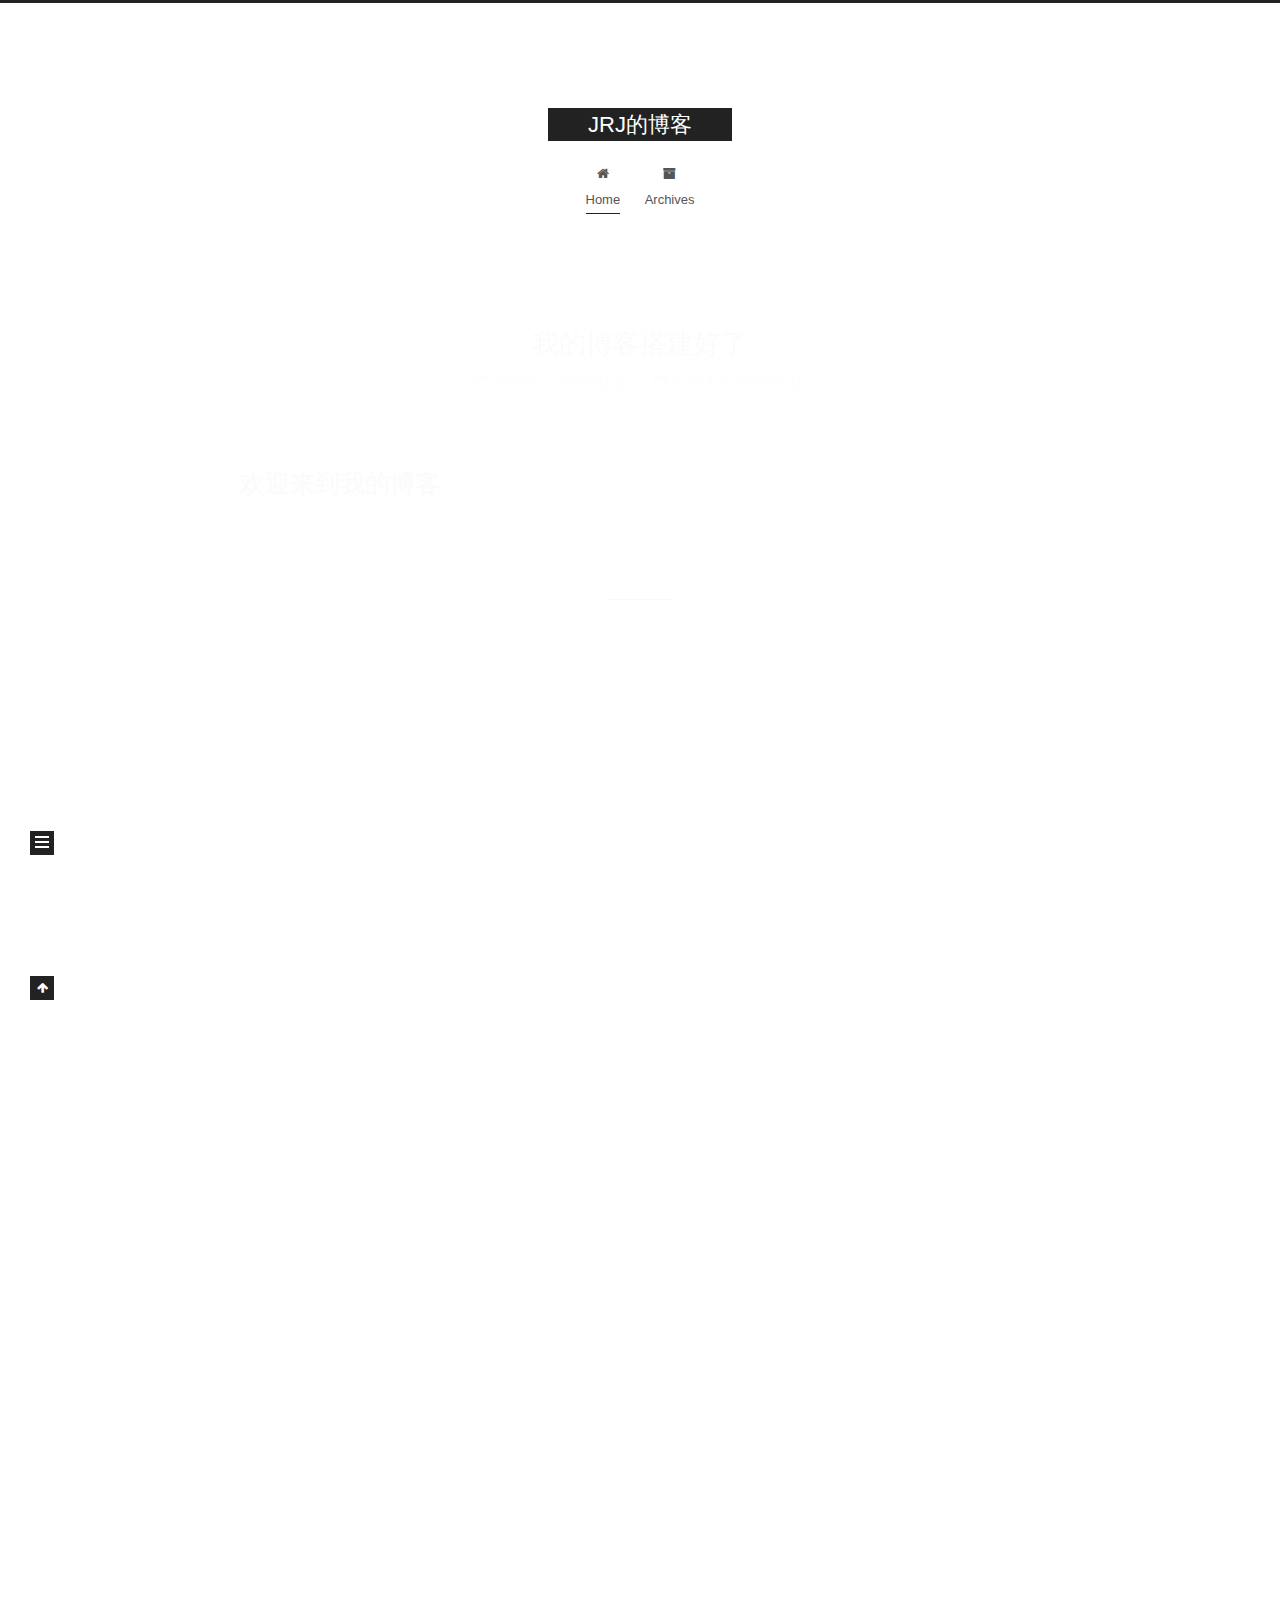
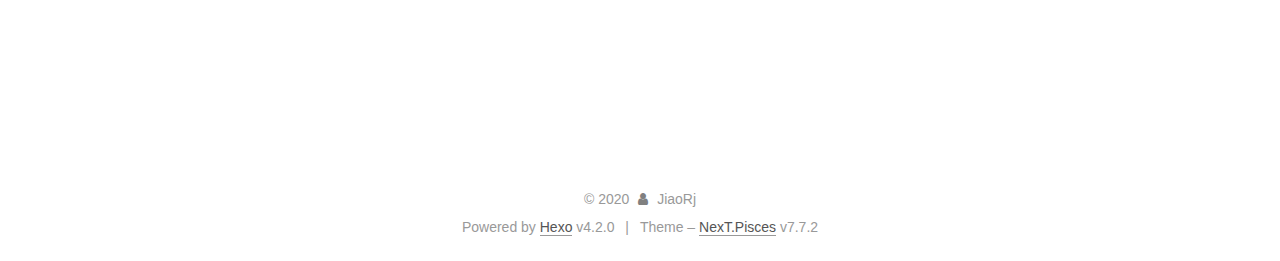
==== commit d578f5a0: "Site updated: 2020-03-16 14:49:10" ====
--- a/index.html
+++ b/index.html
@@ -1,5 +1,5 @@
 <!DOCTYPE html>
-<html lang="zh-Hans">
+<html lang="en">
 <head>
   <meta charset="UTF-8">
 <meta name="viewport" content="width=device-width, initial-scale=1, maximum-scale=2">
@@ -24,6 +24,7 @@
 <meta property="og:title" content="JRJ的博客">
 <meta property="og:url" content="https://jiao-man-22.github.io/index.html">
 <meta property="og:site_name" content="JRJ的博客">
+<meta property="og:locale" content="en_US">
 <meta property="article:author" content="JiaoRj">
 <meta name="twitter:card" content="summary">
 
@@ -79,7 +80,7 @@
     <header class="header" itemscope itemtype="http://schema.org/WPHeader">
       <div class="header-inner"><div class="site-brand-container">
   <div class="site-nav-toggle">
-    <div class="toggle" aria-label="تشغيل شريط التصفح">
+    <div class="toggle" aria-label="Toggle navigation bar">
       <span class="toggle-line toggle-line-first"></span>
       <span class="toggle-line toggle-line-middle"></span>
       <span class="toggle-line toggle-line-last"></span>
@@ -114,7 +115,7 @@
   </li>
         <li class="menu-item menu-item-archives">
 
-    <a href="/archives/" rel="section"><i class="fa fa-fw fa-archive"></i>الأرشيفات</a>
+    <a href="/archives/" rel="section"><i class="fa fa-fw fa-archive"></i>Archives</a>
 
   </li>
   </ul>
@@ -142,7 +143,7 @@
         
   
   
-  <article itemscope itemtype="http://schema.org/Article" class="post-block home" lang="zh-Hans">
+  <article itemscope itemtype="http://schema.org/Article" class="post-block home" lang="en">
     <link itemprop="mainEntityOfPage" href="https://jiao-man-22.github.io/2020/03/15/%E5%AD%A6%E4%B9%A0%E7%AC%94%E8%AE%B0-%E4%B8%80/">
 
     <span hidden itemprop="author" itemscope itemtype="http://schema.org/Person">
@@ -165,16 +166,16 @@
               <span class="post-meta-item-icon">
                 <i class="fa fa-calendar-o"></i>
               </span>
-              <span class="post-meta-item-text">نُشر في</span>
-
-              <time title="أُنشأ: 2020-03-15 19:23:56" itemprop="dateCreated datePublished" datetime="2020-03-15T19:23:56+08:00">2020-03-15</time>
+              <span class="post-meta-item-text">Posted on</span>
+
+              <time title="Created: 2020-03-15 19:23:56" itemprop="dateCreated datePublished" datetime="2020-03-15T19:23:56+08:00">2020-03-15</time>
             </span>
               <span class="post-meta-item">
                 <span class="post-meta-item-icon">
                   <i class="fa fa-calendar-check-o"></i>
                 </span>
-                <span class="post-meta-item-text">عُدل في</span>
-                <time title="عُدل: 2020-03-16 12:46:24" itemprop="dateModified" datetime="2020-03-16T12:46:24+08:00">2020-03-16</time>
+                <span class="post-meta-item-text">Edited on</span>
+                <time title="Modified: 2020-03-16 12:46:24" itemprop="dateModified" datetime="2020-03-16T12:46:24+08:00">2020-03-16</time>
               </span>
 
           
@@ -206,7 +207,7 @@
         
   
   
-  <article itemscope itemtype="http://schema.org/Article" class="post-block home" lang="zh-Hans">
+  <article itemscope itemtype="http://schema.org/Article" class="post-block home" lang="en">
     <link itemprop="mainEntityOfPage" href="https://jiao-man-22.github.io/2020/03/15/hello-world/">
 
     <span hidden itemprop="author" itemscope itemtype="http://schema.org/Person">
@@ -229,16 +230,16 @@
               <span class="post-meta-item-icon">
                 <i class="fa fa-calendar-o"></i>
               </span>
-              <span class="post-meta-item-text">نُشر في</span>
-
-              <time title="أُنشأ: 2020-03-15 16:32:21" itemprop="dateCreated datePublished" datetime="2020-03-15T16:32:21+08:00">2020-03-15</time>
+              <span class="post-meta-item-text">Posted on</span>
+
+              <time title="Created: 2020-03-15 16:32:21" itemprop="dateCreated datePublished" datetime="2020-03-15T16:32:21+08:00">2020-03-15</time>
             </span>
               <span class="post-meta-item">
                 <span class="post-meta-item-icon">
                   <i class="fa fa-calendar-check-o"></i>
                 </span>
-                <span class="post-meta-item-text">عُدل في</span>
-                <time title="عُدل: 2020-03-16 12:44:45" itemprop="dateModified" datetime="2020-03-16T12:44:45+08:00">2020-03-16</time>
+                <span class="post-meta-item-text">Edited on</span>
+                <time title="Modified: 2020-03-16 12:44:45" itemprop="dateModified" datetime="2020-03-16T12:44:45+08:00">2020-03-16</time>
               </span>
 
           
@@ -325,10 +326,10 @@
 
       <ul class="sidebar-nav motion-element">
         <li class="sidebar-nav-toc">
-          المحتويات
+          Table of Contents
         </li>
         <li class="sidebar-nav-overview">
-          عام
+          Overview
         </li>
       </ul>
 
@@ -348,7 +349,7 @@
           <a href="/archives/">
         
           <span class="site-state-item-count">2</span>
-          <span class="site-state-item-name">المقالات</span>
+          <span class="site-state-item-name">posts</span>
         </a>
       </div>
   </nav>
@@ -379,10 +380,10 @@
   </span>
   <span class="author" itemprop="copyrightHolder">JiaoRj</span>
 </div>
-  <div class="powered-by">تطبيق الموقع <a href="https://hexo.io/" class="theme-link" rel="noopener" target="_blank">Hexo</a> v4.2.0
+  <div class="powered-by">Powered by <a href="https://hexo.io/" class="theme-link" rel="noopener" target="_blank">Hexo</a> v4.2.0
   </div>
   <span class="post-meta-divider">|</span>
-  <div class="theme-info">الثمة – <a href="https://pisces.theme-next.org/" class="theme-link" rel="noopener" target="_blank">NexT.Pisces</a> v7.7.2
+  <div class="theme-info">Theme – <a href="https://pisces.theme-next.org/" class="theme-link" rel="noopener" target="_blank">NexT.Pisces</a> v7.7.2
   </div>
 
         
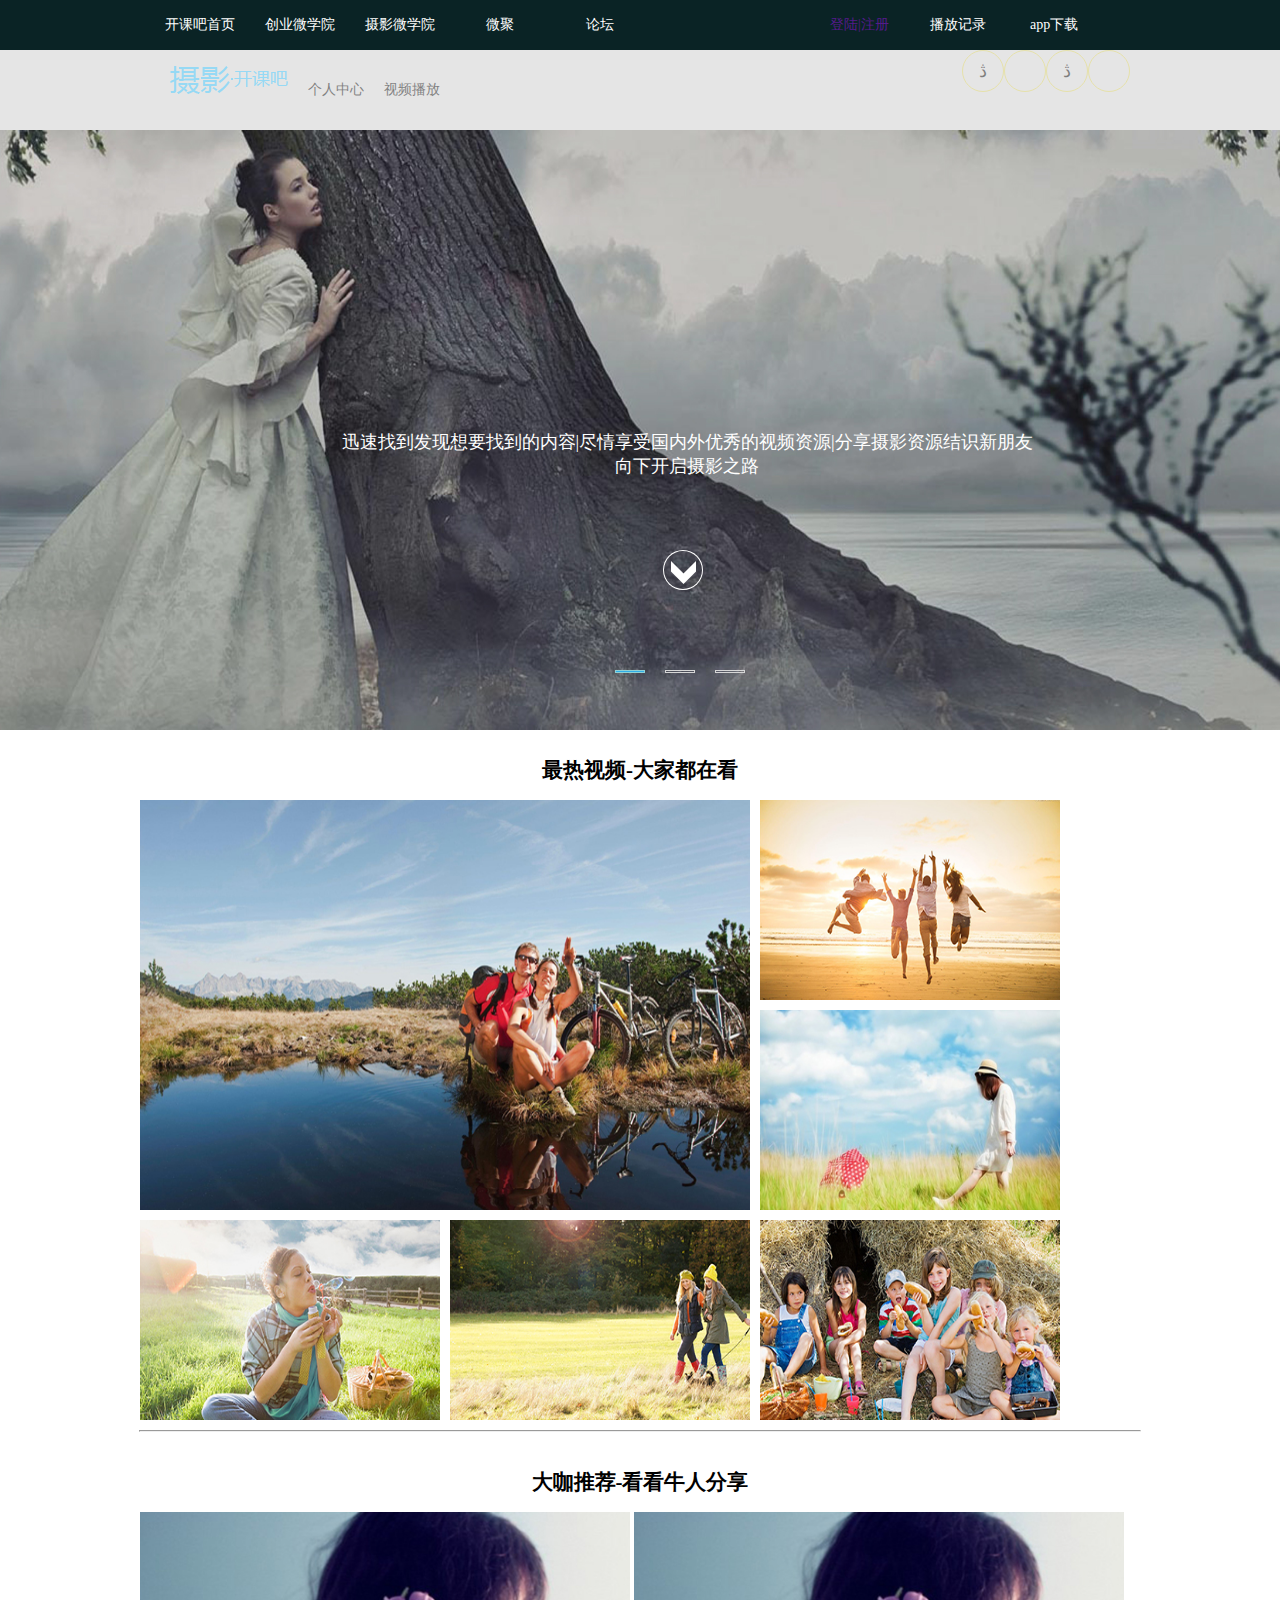
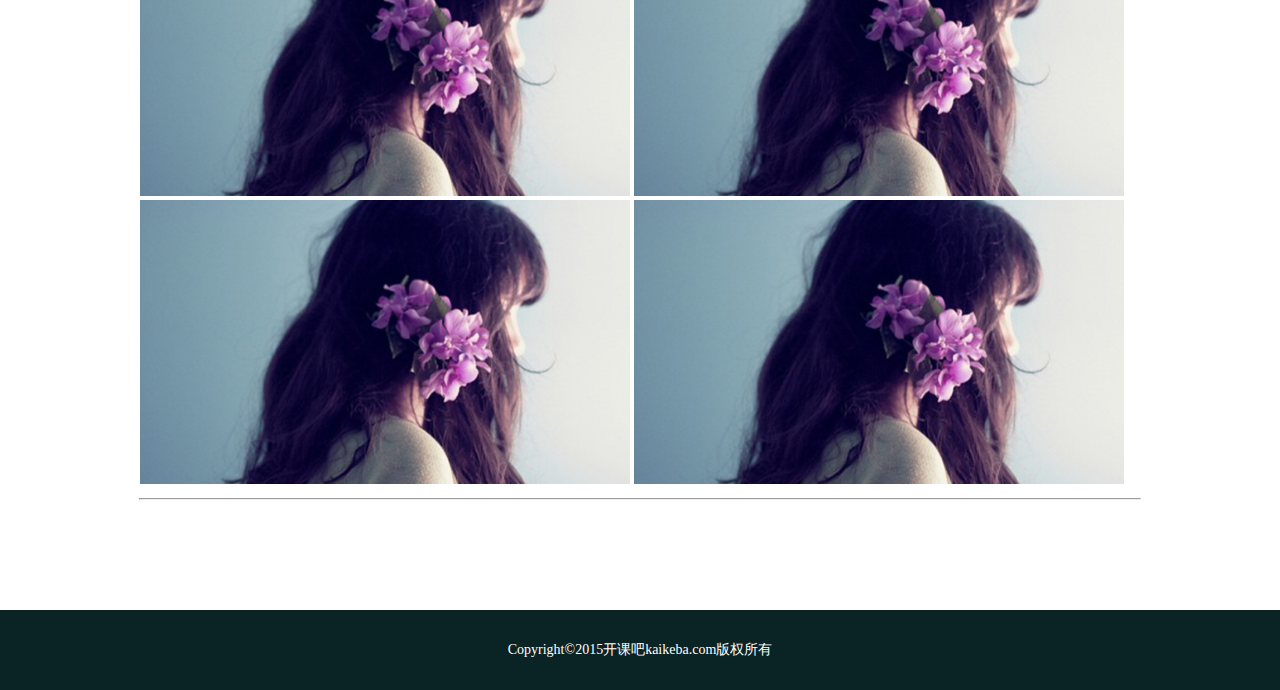
==== commit a812e19d: "changeIndexPage" ====
--- a/index.html
+++ b/index.html
@@ -1,441 +1,104 @@
 <!DOCTYPE html>
 <html lang="en">
 <head>
-  <meta charset="UTF-8">
-<meta name="viewport" content="width=device-width, initial-scale=1, maximum-scale=2">
-<meta name="theme-color" content="#222">
-<meta name="generator" content="Hexo 4.2.0">
-  <link rel="apple-touch-icon" sizes="180x180" href="/images/apple-touch-icon-next.png">
-  <link rel="icon" type="image/png" sizes="32x32" href="/images/favicon-32x32-next.png">
-  <link rel="icon" type="image/png" sizes="16x16" href="/images/favicon-16x16-next.png">
-  <link rel="mask-icon" href="/images/logo.svg" color="#222">
+    <meta charset="UTF-8">
+    <title>开课吧</title>
+    <link rel="stylesheet" href="css/开课吧.css">
+    <script src="js/开课吧.js" type="text/javascript" charset="utf-8"></script>
+    <style>
+    .banner_img{
+        height: 720px;
+        width: 4500px;
+        position: absolute;
+        left: 0;
+    }
+    .banner_img img{
+        float: left;
+        width: 1366px;
+        height: 600px;
 
-<link rel="stylesheet" href="/css/main.css">
+    }
+</style>
+</head>
+<body>
+    <div class="header">
+        <div class="nav">
+            <ul class="left">
+                <li>开课吧首页</li>
+                <li>创业微学院</li>
+                <li>摄影微学院</li>
+                <li>微聚</li>
+                <li>论坛</li>
+            </ul>
+            <ul class="right">
+                <li>app下载</li>
+                <li>播放记录</li>
+                <li><a href="">登陆|注册</a></li>
+            </ul>
+        </div>
+        <div class="nav_2">
+             <ul class="left_2">
+                <li><a href=""><img src="images/LOGO.png" alt=""></a></li>
+                <li>个人中心</li>
+                <li>视频播放</li>
 
-
-<link rel="stylesheet" href="/lib/font-awesome/css/font-awesome.min.css">
-
-<script id="hexo-configurations">
-    var NexT = window.NexT || {};
-    var CONFIG = {"hostname":"jiao-man-22.github.io","root":"/","scheme":"Pisces","version":"7.7.2","exturl":false,"sidebar":{"position":"left","display":"post","padding":18,"offset":12,"onmobile":false},"copycode":{"enable":false,"show_result":false,"style":null},"back2top":{"enable":true,"sidebar":false,"scrollpercent":false},"bookmark":{"enable":false,"color":"#222","save":"auto"},"fancybox":false,"mediumzoom":false,"lazyload":false,"pangu":false,"comments":{"style":"tabs","active":null,"storage":true,"lazyload":false,"nav":null},"algolia":{"hits":{"per_page":10},"labels":{"input_placeholder":"Search for Posts","hits_empty":"We didn't find any results for the search: ${query}","hits_stats":"${hits} results found in ${time} ms"}},"localsearch":{"enable":false,"trigger":"auto","top_n_per_article":1,"unescape":false,"preload":false},"motion":{"enable":true,"async":false,"transition":{"post_block":"fadeIn","post_header":"slideDownIn","post_body":"slideDownIn","coll_header":"slideLeftIn","sidebar":"slideUpIn"}}};
-  </script>
-
-  <meta property="og:type" content="website">
-<meta property="og:title" content="JRJ的博客">
-<meta property="og:url" content="https://jiao-man-22.github.io/index.html">
-<meta property="og:site_name" content="JRJ的博客">
-<meta property="og:locale" content="en_US">
-<meta property="article:author" content="JiaoRj">
-<meta name="twitter:card" content="summary">
-
-<link rel="canonical" href="https://jiao-man-22.github.io/">
-
-
-<script id="page-configurations">
-  // https://hexo.io/docs/variables.html
-  CONFIG.page = {
-    sidebar: "",
-    isHome : true,
-    isPost : false
-  };
-</script>
-
-  <title>JRJ的博客</title>
-  
-
-
-
-
-
-
-  <noscript>
-  <style>
-  .use-motion .brand,
-  .use-motion .menu-item,
-  .sidebar-inner,
-  .use-motion .post-block,
-  .use-motion .pagination,
-  .use-motion .comments,
-  .use-motion .post-header,
-  .use-motion .post-body,
-  .use-motion .collection-header { opacity: initial; }
-
-  .use-motion .site-title,
-  .use-motion .site-subtitle {
-    opacity: initial;
-    top: initial;
-  }
-
-  .use-motion .logo-line-before i { left: initial; }
-  .use-motion .logo-line-after i { right: initial; }
-  </style>
-</noscript>
-
-</head>
-
-<body itemscope itemtype="http://schema.org/WebPage">
-  <div class="container use-motion">
-    <div class="headband"></div>
-
-    <header class="header" itemscope itemtype="http://schema.org/WPHeader">
-      <div class="header-inner"><div class="site-brand-container">
-  <div class="site-nav-toggle">
-    <div class="toggle" aria-label="Toggle navigation bar">
-      <span class="toggle-line toggle-line-first"></span>
-      <span class="toggle-line toggle-line-middle"></span>
-      <span class="toggle-line toggle-line-last"></span>
+            </ul>
+            <ul class="right_2">
+                <li>&#xe65e;</li>
+                <li>&#x68e;</li>
+                <li>&#xf012a;</li>
+                <li>&#x68e;</li>
+            </ul>
+        </div> 
     </div>
-  </div>
-
-  <div class="site-meta">
-
-    <div>
-      <a href="/" class="brand" rel="start">
-        <span class="logo-line-before"><i></i></span>
-        <span class="site-title">JRJ的博客</span>
-        <span class="logo-line-after"><i></i></span>
-      </a>
+    <div class="banner" id="banner">
+        <div class="banner_img" id="banner_img">
+            <img src="images/banner01.jpg" alt="">
+            <img src="images/banner02.jpg" alt="">
+            <img src="images/banner03.jpg" alt="">
+        </div>
+        <p style="text-align: center;">迅速找到发现想要找到的内容|尽情享受国内外优秀的视频资源|分享摄影资源结识新朋友<br />
+        <span style="text-align: center;">
+        	向下开启摄影之路
+        </span>				
+        </p>
+        <a href="" class="jiantou"><img src="images/jiantou.png"/></a>
+        <ol class="button" id="button">
+        	<li class="current" index="1"></li>
+        	<li class="but" index="2"></li>
+        	<li class="but" index="3"></li>
+        </ol>
     </div>
-  </div>
-
-  <div class="site-nav-right">
-    <div class="toggle popup-trigger">
+    <div class="container">
+    	<div class="title_box"><h2>最热视频-大家都在看</h2></div>
+    	<div class="img_box">
+	<a href=""><img src="images/pic01.jpg"/></a>
+	<a href=""><img src="images/pic02.jpg"/></a>
+    <a href=""><img src="images/pic03.jpg"/></a>	
+    <a href=""><img src="images/pic04.jpg"/></a>
+    <a href=""><img src="images/pic05.jpg"/></a>
+    <a href=""><img src="images/pic06.jpg"/></a>
     </div>
-  </div>
-</div>
-
-
-<nav class="site-nav">
-  
-  <ul id="menu" class="menu">
-        <li class="menu-item menu-item-home">
-
-    <a href="/" rel="section"><i class="fa fa-fw fa-home"></i>Home</a>
-
-  </li>
-        <li class="menu-item menu-item-archives">
-
-    <a href="/archives/" rel="section"><i class="fa fa-fw fa-archive"></i>Archives</a>
-
-  </li>
-  </ul>
-
-</nav>
-</div>
-    </header>
-
-    
-  <div class="back-to-top">
-    <i class="fa fa-arrow-up"></i>
-    <span>0%</span>
-  </div>
-
-
-    <main class="main">
-      <div class="main-inner">
-        <div class="content-wrap">
-          
-
-          <div class="content">
-            
-
-  <div class="posts-expand">
-        
-  
-  
-  <article itemscope itemtype="http://schema.org/Article" class="post-block home" lang="en">
-    <link itemprop="mainEntityOfPage" href="https://jiao-man-22.github.io/2020/03/15/%E5%AD%A6%E4%B9%A0%E7%AC%94%E8%AE%B0-%E4%B8%80/">
-
-    <span hidden itemprop="author" itemscope itemtype="http://schema.org/Person">
-      <meta itemprop="image" content="/images/avatar.gif">
-      <meta itemprop="name" content="JiaoRj">
-      <meta itemprop="description" content="">
-    </span>
-
-    <span hidden itemprop="publisher" itemscope itemtype="http://schema.org/Organization">
-      <meta itemprop="name" content="JRJ的博客">
-    </span>
-      <header class="post-header">
-        <h1 class="post-title" itemprop="name headline">
-          
-            <a href="/2020/03/15/%E5%AD%A6%E4%B9%A0%E7%AC%94%E8%AE%B0-%E4%B8%80/" class="post-title-link" itemprop="url">我的博客搭建好了</a>
-        </h1>
-
-        <div class="post-meta">
-            <span class="post-meta-item">
-              <span class="post-meta-item-icon">
-                <i class="fa fa-calendar-o"></i>
-              </span>
-              <span class="post-meta-item-text">Posted on</span>
-
-              <time title="Created: 2020-03-15 19:23:56" itemprop="dateCreated datePublished" datetime="2020-03-15T19:23:56+08:00">2020-03-15</time>
-            </span>
-              <span class="post-meta-item">
-                <span class="post-meta-item-icon">
-                  <i class="fa fa-calendar-check-o"></i>
-                </span>
-                <span class="post-meta-item-text">Edited on</span>
-                <time title="Modified: 2020-03-16 12:46:24" itemprop="dateModified" datetime="2020-03-16T12:46:24+08:00">2020-03-16</time>
-              </span>
-
-          
-
-        </div>
-      </header>
-
+    <hr />
+    	<div class="title_box2"><h2>大咖推荐-看看牛人分享</h2></div>
+    <div class="img_box2">
+	<a href=""><img src="images/pic07.jpg"/></a>
+	<a href=""><img src="images/pic07.jpg"/></a>
+    <a href=""><img src="images/pic07.jpg"/></a>	
+    <a href=""><img src="images/pic07.jpg"/></a>
+    </div>
+    <hr />
+    </div>
+ 
+    <div class="footer">
+    	<a href=""><span>
+    		Top
+    	</span></a>
+    	<p>Copyright&copy;2015开课吧kaikeba.com版权所有</p>
+    </div>
     
     
     
-    <div class="post-body" itemprop="articleBody">
-
-      
-          <h2 id="欢迎来到我的博客"><a href="#欢迎来到我的博客" class="headerlink" title="欢迎来到我的博客"></a>欢迎来到我的博客</h2>
-      
-    </div>
-
     
-    
-    
-      <footer class="post-footer">
-        <div class="post-eof"></div>
-      </footer>
-  </article>
-  
-  
-  
-
-        
-  
-  
-  <article itemscope itemtype="http://schema.org/Article" class="post-block home" lang="en">
-    <link itemprop="mainEntityOfPage" href="https://jiao-man-22.github.io/2020/03/15/hello-world/">
-
-    <span hidden itemprop="author" itemscope itemtype="http://schema.org/Person">
-      <meta itemprop="image" content="/images/avatar.gif">
-      <meta itemprop="name" content="JiaoRj">
-      <meta itemprop="description" content="">
-    </span>
-
-    <span hidden itemprop="publisher" itemscope itemtype="http://schema.org/Organization">
-      <meta itemprop="name" content="JRJ的博客">
-    </span>
-      <header class="post-header">
-        <h1 class="post-title" itemprop="name headline">
-          
-            <a href="/2020/03/15/hello-world/" class="post-title-link" itemprop="url">Hello World</a>
-        </h1>
-
-        <div class="post-meta">
-            <span class="post-meta-item">
-              <span class="post-meta-item-icon">
-                <i class="fa fa-calendar-o"></i>
-              </span>
-              <span class="post-meta-item-text">Posted on</span>
-
-              <time title="Created: 2020-03-15 16:32:21" itemprop="dateCreated datePublished" datetime="2020-03-15T16:32:21+08:00">2020-03-15</time>
-            </span>
-              <span class="post-meta-item">
-                <span class="post-meta-item-icon">
-                  <i class="fa fa-calendar-check-o"></i>
-                </span>
-                <span class="post-meta-item-text">Edited on</span>
-                <time title="Modified: 2020-03-16 12:44:45" itemprop="dateModified" datetime="2020-03-16T12:44:45+08:00">2020-03-16</time>
-              </span>
-
-          
-
-        </div>
-      </header>
-
-    
-    
-    
-    <div class="post-body" itemprop="articleBody">
-
-      
-          <p>Welcome to <a href="https://hexo.io/" target="_blank" rel="noopener">Hexo</a>! This is your very first post. Check <a href="https://hexo.io/docs/" target="_blank" rel="noopener">documentation</a> for more info. If you get any problems when using Hexo, you can find the answer in <a href="https://hexo.io/docs/troubleshooting.html" target="_blank" rel="noopener">troubleshooting</a> or you can ask me on <a href="https://github.com/hexojs/hexo/issues" target="_blank" rel="noopener">GitHub</a>.</p>
-<h2 id="Quick-Start"><a href="#Quick-Start" class="headerlink" title="Quick Start"></a>Quick Start</h2><h3 id="Create-a-new-post"><a href="#Create-a-new-post" class="headerlink" title="Create a new post"></a>Create a new post</h3><figure class="highlight bash"><table><tr><td class="gutter"><pre><span class="line">1</span><br></pre></td><td class="code"><pre><span class="line">$ hexo new <span class="string">"My New Post"</span></span><br></pre></td></tr></table></figure>
-
-<p>More info: <a href="https://hexo.io/docs/writing.html" target="_blank" rel="noopener">Writing</a></p>
-<h3 id="Run-server"><a href="#Run-server" class="headerlink" title="Run server"></a>Run server</h3><figure class="highlight bash"><table><tr><td class="gutter"><pre><span class="line">1</span><br></pre></td><td class="code"><pre><span class="line">$ hexo server</span><br></pre></td></tr></table></figure>
-
-<p>More info: <a href="https://hexo.io/docs/server.html" target="_blank" rel="noopener">Server</a></p>
-<h3 id="Generate-static-files"><a href="#Generate-static-files" class="headerlink" title="Generate static files"></a>Generate static files</h3><figure class="highlight bash"><table><tr><td class="gutter"><pre><span class="line">1</span><br></pre></td><td class="code"><pre><span class="line">$ hexo generate</span><br></pre></td></tr></table></figure>
-
-<p>More info: <a href="https://hexo.io/docs/generating.html" target="_blank" rel="noopener">Generating</a></p>
-<h3 id="Deploy-to-remote-sites"><a href="#Deploy-to-remote-sites" class="headerlink" title="Deploy to remote sites"></a>Deploy to remote sites</h3><figure class="highlight bash"><table><tr><td class="gutter"><pre><span class="line">1</span><br></pre></td><td class="code"><pre><span class="line">$ hexo deploy</span><br></pre></td></tr></table></figure>
-
-<p>More info: <a href="https://hexo.io/docs/one-command-deployment.html" target="_blank" rel="noopener">Deployment</a></p>
-
-      
-    </div>
-
-    
-    
-    
-      <footer class="post-footer">
-        <div class="post-eof"></div>
-      </footer>
-  </article>
-  
-  
-  
-
-  </div>
-
-  
-
-
-
-          </div>
-          
-
-<script>
-  window.addEventListener('tabs:register', () => {
-    let { activeClass } = CONFIG.comments;
-    if (CONFIG.comments.storage) {
-      activeClass = localStorage.getItem('comments_active') || activeClass;
-    }
-    if (activeClass) {
-      let activeTab = document.querySelector(`a[href="#comment-${activeClass}"]`);
-      if (activeTab) {
-        activeTab.click();
-      }
-    }
-  });
-  if (CONFIG.comments.storage) {
-    window.addEventListener('tabs:click', event => {
-      if (!event.target.matches('.tabs-comment .tab-content .tab-pane')) return;
-      let commentClass = event.target.classList[1];
-      localStorage.setItem('comments_active', commentClass);
-    });
-  }
-</script>
-
-        </div>
-          
-  
-  <div class="toggle sidebar-toggle">
-    <span class="toggle-line toggle-line-first"></span>
-    <span class="toggle-line toggle-line-middle"></span>
-    <span class="toggle-line toggle-line-last"></span>
-  </div>
-
-  <aside class="sidebar">
-    <div class="sidebar-inner">
-
-      <ul class="sidebar-nav motion-element">
-        <li class="sidebar-nav-toc">
-          Table of Contents
-        </li>
-        <li class="sidebar-nav-overview">
-          Overview
-        </li>
-      </ul>
-
-      <!--noindex-->
-      <div class="post-toc-wrap sidebar-panel">
-      </div>
-      <!--/noindex-->
-
-      <div class="site-overview-wrap sidebar-panel">
-        <div class="site-author motion-element" itemprop="author" itemscope itemtype="http://schema.org/Person">
-  <p class="site-author-name" itemprop="name">JiaoRj</p>
-  <div class="site-description" itemprop="description"></div>
-</div>
-<div class="site-state-wrap motion-element">
-  <nav class="site-state">
-      <div class="site-state-item site-state-posts">
-          <a href="/archives/">
-        
-          <span class="site-state-item-count">2</span>
-          <span class="site-state-item-name">posts</span>
-        </a>
-      </div>
-  </nav>
-</div>
-
-
-
-      </div>
-
-    </div>
-  </aside>
-  <div id="sidebar-dimmer"></div>
-
-
-      </div>
-    </main>
-
-    <footer class="footer">
-      <div class="footer-inner">
-        
-
-<div class="copyright">
-  
-  &copy; 
-  <span itemprop="copyrightYear">2020</span>
-  <span class="with-love">
-    <i class="fa fa-user"></i>
-  </span>
-  <span class="author" itemprop="copyrightHolder">JiaoRj</span>
-</div>
-  <div class="powered-by">Powered by <a href="https://hexo.io/" class="theme-link" rel="noopener" target="_blank">Hexo</a> v4.2.0
-  </div>
-  <span class="post-meta-divider">|</span>
-  <div class="theme-info">Theme – <a href="https://pisces.theme-next.org/" class="theme-link" rel="noopener" target="_blank">NexT.Pisces</a> v7.7.2
-  </div>
-
-        
-
-
-
-
-
-
-
-
-      </div>
-    </footer>
-  </div>
-
-  
-  <script src="/lib/anime.min.js"></script>
-  <script src="/lib/velocity/velocity.min.js"></script>
-  <script src="/lib/velocity/velocity.ui.min.js"></script>
-
-<script src="/js/utils.js"></script>
-
-<script src="/js/motion.js"></script>
-
-
-<script src="/js/schemes/pisces.js"></script>
-
-
-<script src="/js/next-boot.js"></script>
-
-
-
-
-  
-
-
-
-
-
-
-
-
-
-
-
-
-
-
-
-  
-
-  
-
 </body>
-</html>
+</html>--- a/css/开课吧.css
+++ b/css/开课吧.css
@@ -0,0 +1,246 @@
+*{
+    margin: 0;
+    padding: 0;
+}
+ul,body,li,a{
+    list-style: none;
+    text-decoration: none;
+    font-size: 14px;
+    font-family: 'freshskin';
+    
+}
+
+@font-face{
+     font-family: 'freshskin'; 
+     src:url('../fonts/iconfont.ttf');
+     
+}
+
+.nav{
+    width: 100%;
+    background-color: #0a2325;
+    height: 50px;
+    line-height: 50px;
+}
+.left{
+    margin-left: 150px;
+}
+.left li{
+    float: left;
+    width: 100px;
+    color: #fff;
+    height: 50px;
+    line-height: 50px;
+    text-align: center;
+
+}
+.right{
+    margin-right: 150px;
+}
+.right li{
+    float: right;
+    width: 100px;
+    color: #fff;
+    height: 50px; 
+    line-height: 50px;
+
+}
+.nav_2{
+    width: 100%;
+    height: 80px;
+    background-color: #ccc;
+    opacity: 0.5;
+}
+.nav_2 .left_2{
+    margin-left: 150px;
+}
+.nav_2 .left_2 li{
+    text-align: center;
+    float: left;
+    height: 80px;
+    line-height: 80px;
+    margin-left: 20px;
+
+}
+.nav_2 .right_2{
+    margin-right: 150px;
+    
+}
+.nav_2 .right_2 li{
+    text-align: center;
+    width: 40px;
+    float: right;
+    height: 40px;
+    line-height: 40px;
+    font-size: 18px;;
+    border: 1px #CCc456 solid;
+    border-radius: 50%;
+    
+}
+.banner{
+    width: 1366px;
+    height: 600px;
+    overflow: hidden;
+    position: relative;
+    margin: auto;
+    
+}
+
+.banner p{
+	z-index: 999;
+	margin: auto;
+	position: absolute;
+	top:50%;
+	left:25%;
+	font-size: 18px;
+	color: #fff;
+	opacity: 0;
+}
+
+body:hover p{
+	opacity: 1;
+	transition: all 0.8s ease-in 0s;
+}
+.jiantou{
+	position: absolute;
+	top: 70%;
+	left: 50%;
+	width: 40px;
+	height: 30px;
+	padding-top: 10px;
+	border-radius: 20px;
+	box-shadow: 0 0 0 1px #fff inset;
+	text-align: center;
+	line-height: 40px;
+	transition: all 0.8s ease-in 0s;
+	transform: translate(-50%,0);
+	opacity: 0;
+}
+body:hover .jiantou{
+	opacity: 1;
+}
+.button{
+	position: absolute;
+	top: 90%;
+	left: 45%;	
+}
+.button .but{
+	float: left;
+	width: 28px;
+	height:1px ;
+	border: 1px solid #D6D6D6;
+	margin-left: 20px;
+}
+.button li{
+	cursor: pointer;
+}
+.button .current{
+	background: #2FADE7;
+	float: left;
+	width:28px;
+	height: 1px;
+	border: 1px solid #90D1D5;
+
+}
+.container{
+	width: 100%;
+	background-color: #FFFFFF;
+	overflow: hidden;
+}
+.container .title_box {
+	text-align: center;
+	height: 50px;
+	line-height: 80px;
+	margin-bottom: 20px;
+}
+.img_box{
+	width: 1000px;
+	margin: auto;
+	position: relative;
+	overflow: hidden;
+}
+.img_box a:nth-of-type(1) img{
+	width: 610px;
+	height: 410px;
+	float: left;
+	margin-bottom: 10px;
+	
+	
+}
+.img_box a:nth-of-type(2) img{
+	width: 300px;
+	float: right;
+	height: 200px;
+	margin-bottom: 10px;
+	margin-right: 80px;
+	
+}
+.img_box a:nth-of-type(3) img{
+	float: right;
+	height: 200px;
+	width: 300px;
+	margin-bottom: 10px;
+	margin-right: 80px;
+	
+}
+.img_box a:nth-of-type(4) img{
+	float: right;
+	height: 200px;
+	width: 300px;
+	margin-right: 80px;
+}
+.img_box a:nth-of-type(5) img{
+	float: left;
+	height: 200px;
+	width: 300px;
+	margin-right: 10px;
+}
+.img_box a:nth-of-type(6) img{
+	float: left;
+	height: 200px;
+	width: 300px;
+	
+}
+hr{
+	width: 1000px;
+	margin:10px auto;
+}
+.title_box2 {
+	text-align: center;
+	height: 50px;
+	line-height: 80px;
+	margin-bottom: 20px;
+}
+.img_box2{
+	width: 1000px;
+	margin: auto;
+}
+.img_box2 img{
+	width: 490px;
+}
+
+.footer{
+	margin-top: 100px;
+	height: 80px;
+	width: 100%;
+	background-color:#0a2325;
+	position: relative;
+}
+.footer span{
+	color: #FFFFFF;
+	position: absolute;
+	left: 50%;
+	top: -30px;
+	background-image: url(../image/sanjiao.png);
+	width: 58px;
+	height: 32px;
+	z-index: 999;
+	color: #fff;
+	text-align: center;
+	line-height: 32px;
+	}
+	.footer p{
+		color: #FFF;
+		text-align: center;
+		line-height: 80px;
+	}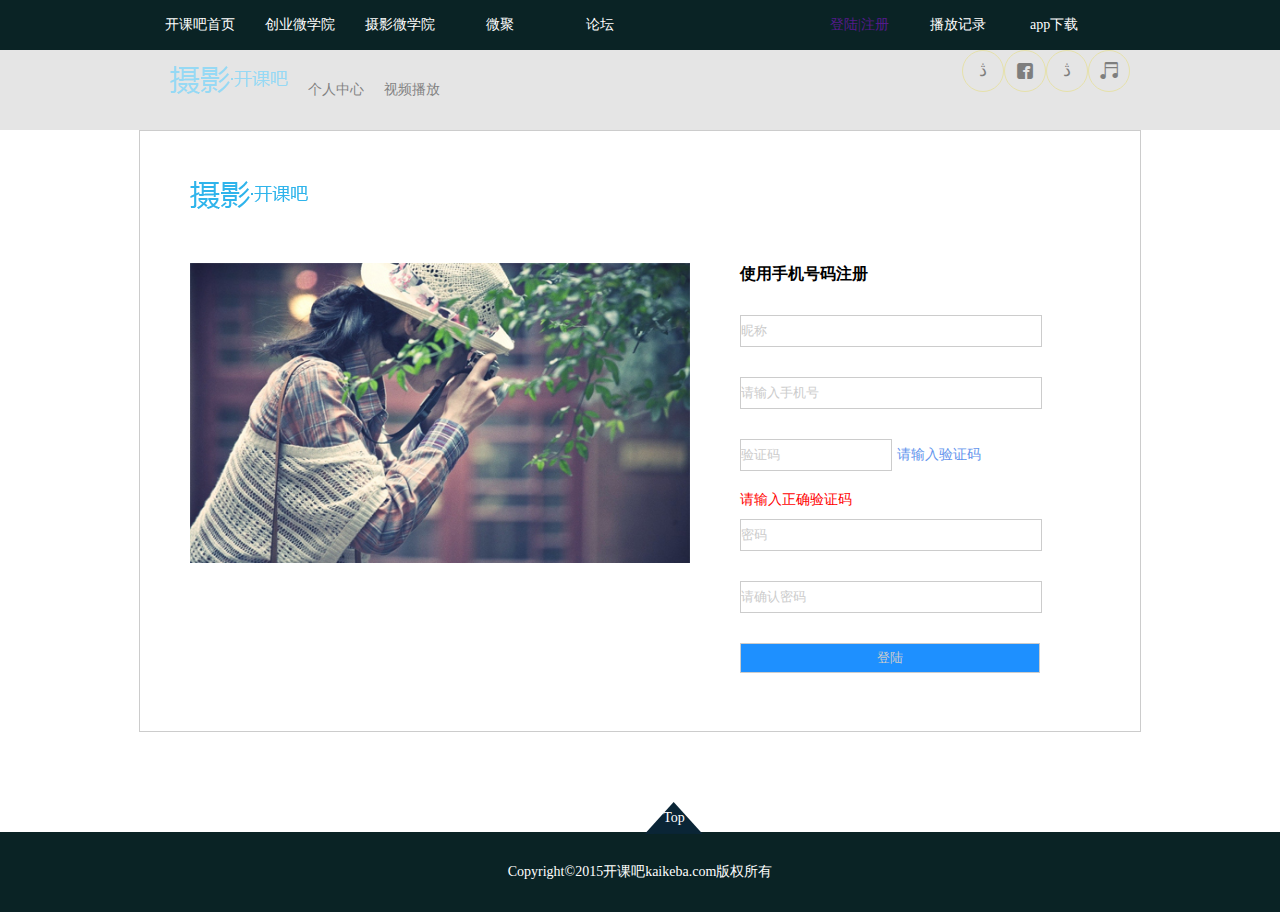
==== commit 803c1ee5: "划水的一天" ====
--- a/index.html
+++ b/index.html
@@ -1,27 +1,49 @@
 <!DOCTYPE html>
-<html lang="en">
-<head>
-    <meta charset="UTF-8">
-    <title>开课吧</title>
-    <link rel="stylesheet" href="css/开课吧.css">
-    <script src="js/开课吧.js" type="text/javascript" charset="utf-8"></script>
-    <style>
-    .banner_img{
-        height: 720px;
-        width: 4500px;
-        position: absolute;
-        left: 0;
-    }
-    .banner_img img{
-        float: left;
-        width: 1366px;
-        height: 600px;
-
-    }
-</style>
-</head>
-<body>
-    <div class="header">
+<html>
+	<head>
+		<meta charset="UTF-8">
+		<title></title>
+		<link rel="stylesheet" type="text/css" href="css/开课吧.css"/>
+		<style type="text/css">
+			.l_container{
+				width: 1000px;
+				height: 600px;
+				background-color: #fff;
+				border: 1px solid #ccc;
+				margin: auto;
+			}
+			.logo{
+				margin: 50px;
+			}
+			.image{
+				margin-left: 50px;
+				width: 500px;
+				float: left;
+			}
+			.register{
+				width: 400px;
+				float: right;
+				
+			}
+			form{
+				margin-top: 30px;
+			}
+			input{
+				width: 300px;
+				height: 30px;
+				margin-bottom: 30px;
+				border:1px solid #ccc;
+				color: #ccc;
+				
+			}
+			span{
+				color: cornflowerblue;
+				margin-left: 5px;
+			}
+		</style>
+	</head>
+	<body>
+		 <div class="header">
         <div class="nav">
             <ul class="left">
                 <li>开课吧首页</li>
@@ -38,7 +60,7 @@
         </div>
         <div class="nav_2">
              <ul class="left_2">
-                <li><a href=""><img src="images/LOGO.png" alt=""></a></li>
+                <li><a href=""><img src="image/LOGO.png" alt=""></a></li>
                 <li>个人中心</li>
                 <li>视频播放</li>
 
@@ -51,54 +73,55 @@
             </ul>
         </div> 
     </div>
-    <div class="banner" id="banner">
-        <div class="banner_img" id="banner_img">
-            <img src="images/banner01.jpg" alt="">
-            <img src="images/banner02.jpg" alt="">
-            <img src="images/banner03.jpg" alt="">
-        </div>
-        <p style="text-align: center;">迅速找到发现想要找到的内容|尽情享受国内外优秀的视频资源|分享摄影资源结识新朋友<br />
-        <span style="text-align: center;">
-        	向下开启摄影之路
-        </span>				
-        </p>
-        <a href="" class="jiantou"><img src="images/jiantou.png"/></a>
-        <ol class="button" id="button">
-        	<li class="current" index="1"></li>
-        	<li class="but" index="2"></li>
-        	<li class="but" index="3"></li>
-        </ol>
+    
+    <div class="l_container">
+    	
+    	<div class="logo">
+    		<img src="image/LOGO.png"/>
+    	</div>
+    	<div class="image">
+    		<img src="image/sheying.jpg" style="width: 500px;height: 300px;"/>
+    	</div>
+    	<div class="register">
+    	<p><h3>使用手机号码注册</h3></p>
+    		<form action="" method="post">
+    		<input type="" name="" id="" value="昵称" />
+    		<input type="" name="" id="" value="请输入手机号" />
+    		<input type="" name="" id="" value="验证码"  style="width: 150px;"/><span>请输入验证码</span>
+    		<p style="color: red;margin-top: -10px;padding-bottom: 10px;">请输入正确验证码</p>
+    		<input type="" name="" id="" value="密码" />
+    		<input type="" name="" id="" value="请确认密码" />
+    			
+    			<input type="submit" value="登陆"/ style="background-color: dodgerblue;">
+    		</form>
+    		
+    	</div>
+    
+    
+    	
     </div>
-    <div class="container">
-    	<div class="title_box"><h2>最热视频-大家都在看</h2></div>
-    	<div class="img_box">
-	<a href=""><img src="images/pic01.jpg"/></a>
-	<a href=""><img src="images/pic02.jpg"/></a>
-    <a href=""><img src="images/pic03.jpg"/></a>	
-    <a href=""><img src="images/pic04.jpg"/></a>
-    <a href=""><img src="images/pic05.jpg"/></a>
-    <a href=""><img src="images/pic06.jpg"/></a>
-    </div>
-    <hr />
-    	<div class="title_box2"><h2>大咖推荐-看看牛人分享</h2></div>
-    <div class="img_box2">
-	<a href=""><img src="images/pic07.jpg"/></a>
-	<a href=""><img src="images/pic07.jpg"/></a>
-    <a href=""><img src="images/pic07.jpg"/></a>	
-    <a href=""><img src="images/pic07.jpg"/></a>
-    </div>
-    <hr />
-    </div>
- 
-    <div class="footer">
+    
+    
+    
+    
+    
+    
+    
+    
+    
+    
+    
+    
+    
+    
+    
+    
+      <div class="footer">
     	<a href=""><span>
     		Top
     	</span></a>
     	<p>Copyright&copy;2015开课吧kaikeba.com版权所有</p>
     </div>
     
-    
-    
-    
-</body>
-</html>+	</body>
+</html>
